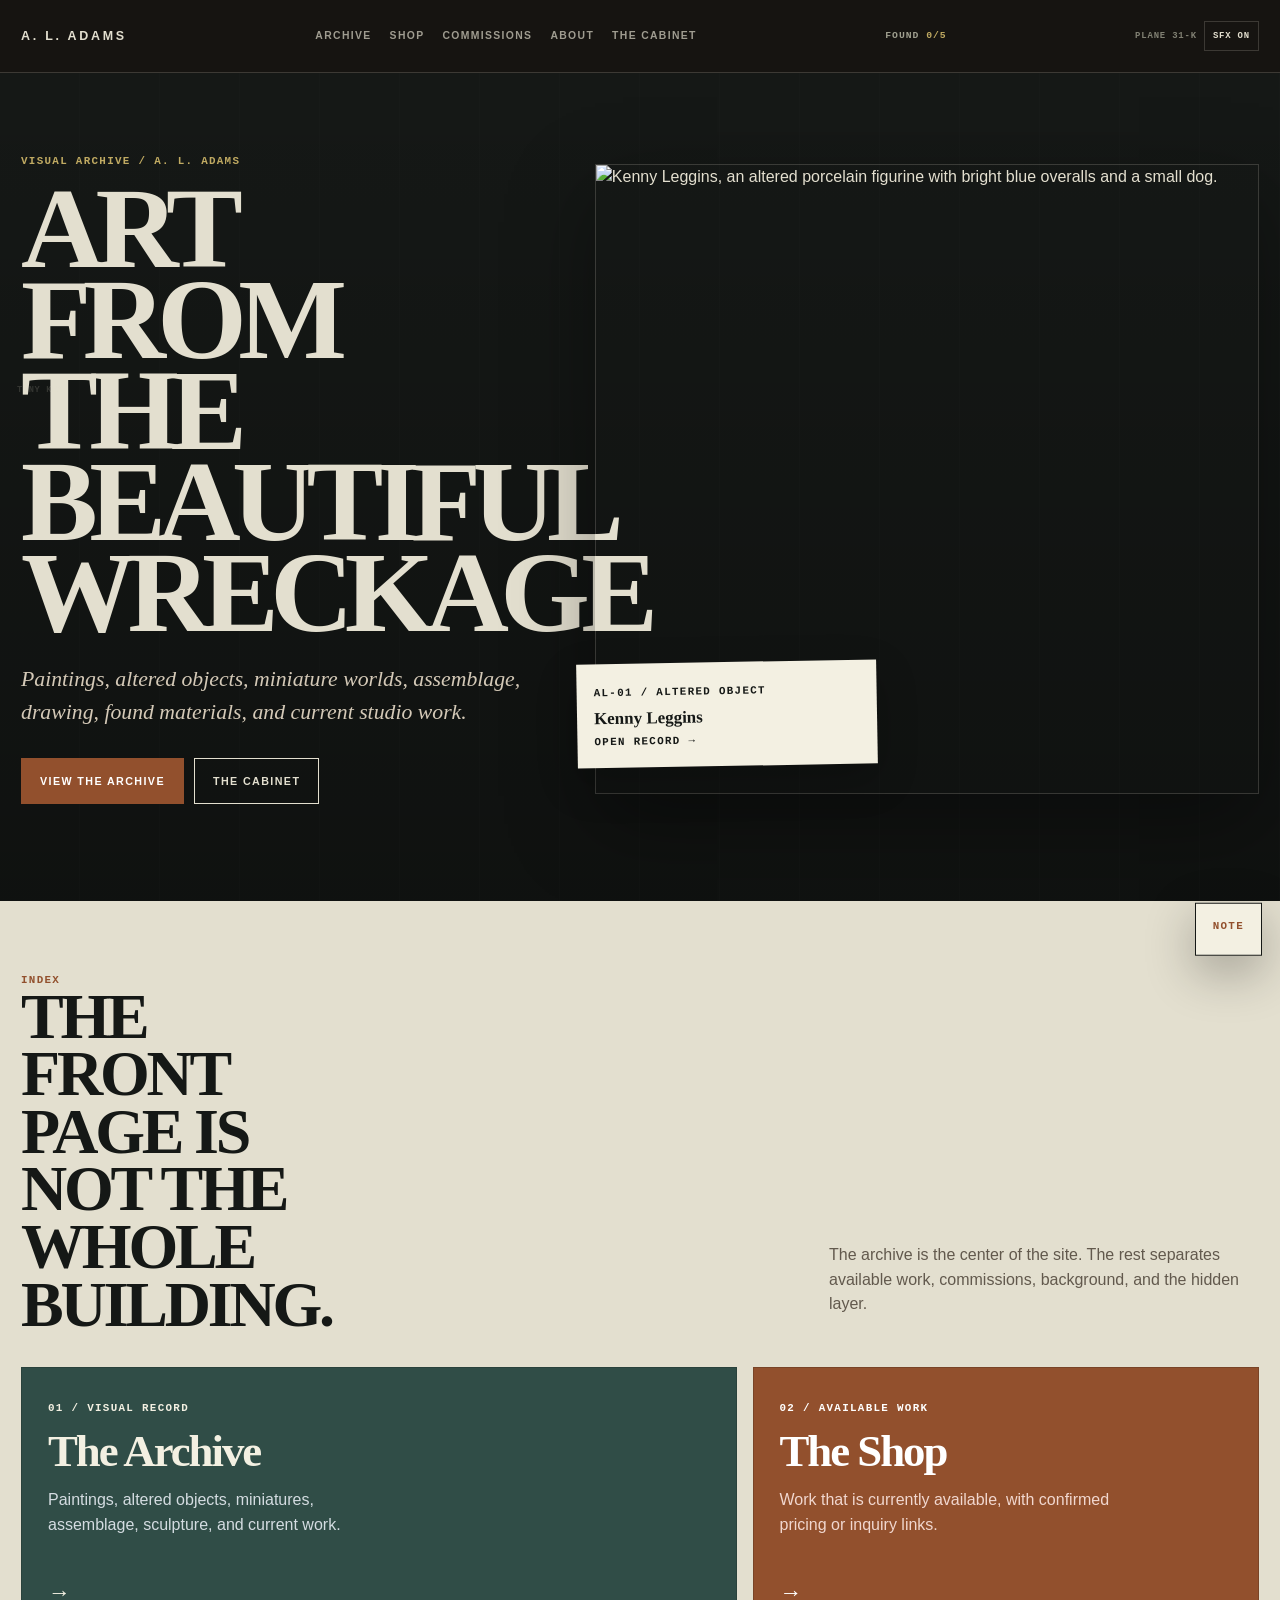
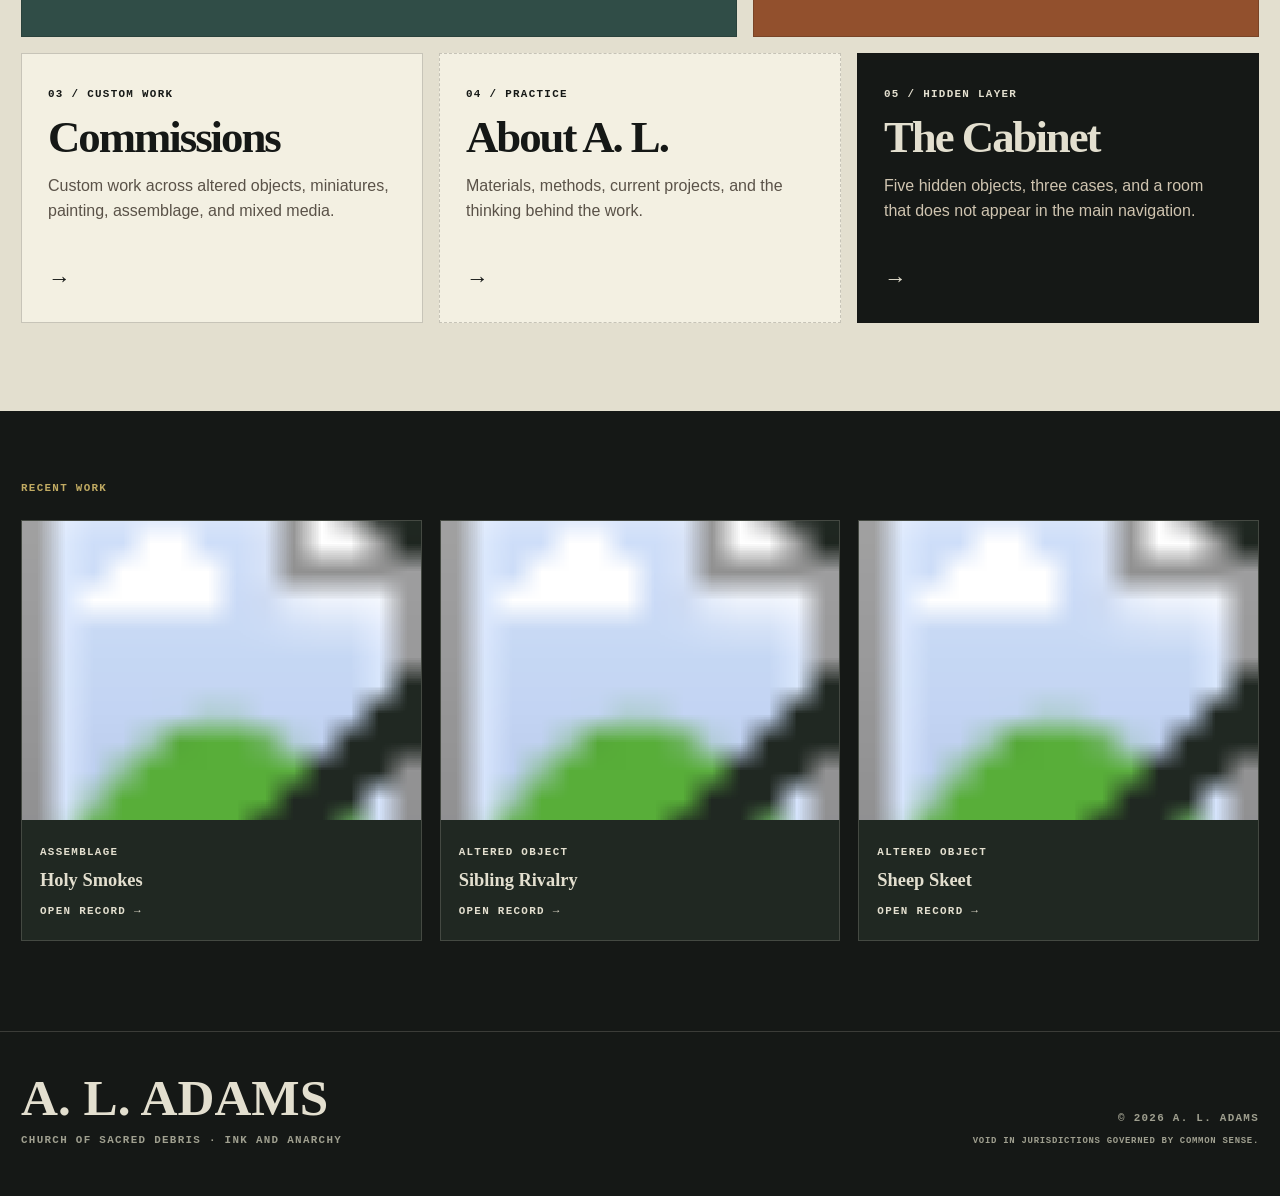
==== index.html @ 67c653ef "Strip wink-heavy homepage copy" ====
<!doctype html>
<html lang="en">
<head>
  <meta charset="utf-8">
  <meta name="viewport" content="width=device-width,initial-scale=1,viewport-fit=cover">
  <meta name="theme-color" content="#171511">
  <title>A. L. Adams | Art from the Beautiful Wreckage</title>
  <meta name="description" content="The visual work of A. L. Adams: paintings, altered objects, miniature worlds, assemblage, found materials, and current studio projects.">
  <link rel="stylesheet" href="styles.css">
</head>
<body data-page="home">
<header class="site-header"><div class="shell header-row"><a class="brand" href="index.html">A. L. ADAMS</a><button class="nav-toggle" type="button" aria-expanded="false">Index</button><nav class="nav" aria-label="Primary"><a data-page="archive" href="archive.html">Archive</a><a data-page="shop" href="shop.html">Shop</a><a data-page="commissions" href="commissions.html">Commissions</a><a data-page="about" href="about.html">About</a><a data-page="cabinet" href="cabinet.html">The Cabinet</a></nav><div class="relic-meter" data-relic-meter>FOUND <strong>0/5</strong></div></div></header>
<main>
  <section class="home">
    <div class="shell home-grid">
      <div class="home-copy">
        <div class="eyebrow">Visual archive / A. L. Adams</div>
        <h1>ART FROM THE BEAUTIFUL WRECKAGE</h1>
        <p>Paintings, altered objects, miniature worlds, assemblage, drawing, found materials, and current studio work.</p>
        <div style="display:flex;gap:10px;flex-wrap:wrap;margin-top:28px"><a class="button primary" href="archive.html">View the archive</a><a class="button" href="cabinet.html">The Cabinet</a></div>
      </div>
      <a class="home-art" href="work.html?id=AL-01" aria-label="Open Kenny Leggins archive record">
        <img src="https://drive.google.com/thumbnail?id=1BqTMHi0u9C1PQLCJZxCul87tMTVpq58T&sz=w2400" alt="Kenny Leggins, an altered porcelain figurine with bright blue overalls and a small dog.">
        <div class="label"><span class="micro">AL-01 / altered object</span><strong>Kenny Leggins</strong><span class="micro">Open record →</span></div>
      </a>
    </div>
  </section>
  <section class="doors">
    <div class="shell">
      <div class="doors-head"><div><div class="eyebrow" style="color:var(--rust)">Index</div><h2>THE FRONT PAGE IS NOT THE WHOLE BUILDING.</h2></div><p style="max-width:430px;color:#62594d">The archive is the center of the site. The rest separates available work, commissions, background, and the hidden layer.</p></div>
      <div class="door-grid">
        <a class="door archive-door" href="archive.html"><div><span class="micro">01 / visual record</span><h3>The Archive</h3><p>Paintings, altered objects, miniatures, assemblage, sculpture, and current work.</p></div><span class="arrow">→</span></a>
        <a class="door shop-door" href="shop.html"><div><span class="micro">02 / available work</span><h3>The Shop</h3><p>Work that is currently available, with confirmed pricing or inquiry links.</p></div><span class="arrow">→</span></a>
        <a class="door commission-door" href="commissions.html"><div><span class="micro">03 / custom work</span><h3>Commissions</h3><p>Custom work across altered objects, miniatures, painting, assemblage, and mixed media.</p></div><span class="arrow">→</span></a>
        <a class="door about-door" href="about.html"><div><span class="micro">04 / practice</span><h3>About A. L.</h3><p>Materials, methods, current projects, and the thinking behind the work.</p></div><span class="arrow">→</span></a>
        <a class="door cabinet-door" href="cabinet.html"><div><span class="micro">05 / hidden layer</span><h3>The Cabinet</h3><p>Five hidden objects, three cases, and a room that does not appear in the main navigation.</p></div><span class="arrow">→</span></a>
      </div>
    </div>
  </section>
  <section class="feature-strip"><div class="shell"><div class="eyebrow">Recent work</div><div class="feature-row" id="featured-art" style="margin-top:24px"></div></div></section>
</main>
<button class="relic" data-relic="key" data-pos="a" type="button">tiny key</button>
<div class="egg-toast" id="egg-toast"><span class="micro">NOTE</span><div id="egg-toast-text"></div></div>
<footer class="site-footer"><div class="shell footer-row"><div><p class="footer-name">A. L. ADAMS</p><div class="micro" style="margin-top:10px;color:var(--muted)">Church of Sacred Debris · Ink and Anarchy</div></div><div class="footer-meta micro">© <span data-year></span> A. L. Adams</div></div></footer>
<script src="site-data.js"></script><script src="site.js" defer></script>
</body></html>
---- styles.css ----
:root{--ink:#171511;--ink2:#242019;--paper:#e8dfcf;--paper2:#f4eddf;--rust:#8d412e;--rust2:#b45d43;--blue:#243e52;--gold:#cbb468;--muted:#a99f8d;--line:rgba(232,223,207,.18);--darkline:rgba(23,21,17,.2);--serif:Georgia,'Times New Roman',serif;--sans:Arial,Helvetica,sans-serif;--mono:'Courier New',Courier,monospace;--max:1320px;--ease:cubic-bezier(.2,.8,.2,1)}
*{box-sizing:border-box}html{scroll-behavior:smooth;background:var(--ink)}body{margin:0;background:var(--ink);color:var(--paper);font-family:var(--sans);line-height:1.55;overflow-x:hidden}img{display:block;max-width:100%}a{color:inherit;text-decoration:none}button,input,textarea,select{font:inherit}button{cursor:pointer}.shell{width:min(var(--max),calc(100% - 42px));margin:auto}.micro,.eyebrow{font:700 .68rem/1.35 var(--mono);letter-spacing:.12em;text-transform:uppercase}.eyebrow{color:var(--gold)}::selection{background:var(--rust);color:#fff}
.site-header{position:sticky;top:0;z-index:80;background:rgba(23,21,17,.94);color:var(--paper);backdrop-filter:blur(12px);border-bottom:1px solid var(--line)}.header-row{min-height:72px;display:flex;align-items:center;justify-content:space-between;gap:24px}.brand{font:700 .78rem/1 var(--sans);letter-spacing:.22em;text-transform:uppercase}.nav{display:flex;gap:18px;align-items:center}.nav a{font:700 .65rem/1 var(--sans);letter-spacing:.13em;text-transform:uppercase;opacity:.67;padding:16px 0}.nav a:hover,.nav a:focus-visible,.nav a.active{opacity:1}.nav-toggle{display:none;background:none;border:1px solid var(--line);color:inherit;padding:10px 12px;text-transform:uppercase;letter-spacing:.12em;font-size:.68rem}.relic-meter{font:700 .61rem/1 var(--mono);letter-spacing:.1em;text-transform:uppercase;color:var(--muted);white-space:nowrap}.relic-meter strong{color:var(--gold)}
.page-hero{padding:86px 0 62px;border-bottom:1px solid var(--darkline);position:relative;overflow:hidden}.page-hero:after{content:"";position:absolute;inset:auto -10vw -70% auto;width:55vw;height:55vw;border:1px solid rgba(141,65,46,.13);border-radius:50%;pointer-events:none}.page-hero h1{font:700 clamp(4rem,9vw,9rem)/.84 var(--serif);letter-spacing:-.065em;margin:16px 0 20px;max-width:10ch}.page-hero p{font:italic clamp(1.1rem,2vw,1.5rem)/1.5 var(--serif);max-width:720px;color:#5e5549}.button{display:inline-flex;align-items:center;justify-content:center;gap:9px;min-height:46px;padding:0 18px;border:1px solid currentColor;background:transparent;color:inherit;font:700 .67rem/1 var(--sans);letter-spacing:.13em;text-transform:uppercase;transition:.18s var(--ease)}.button:hover,.button:focus-visible{transform:translateY(-2px);background:var(--paper2);color:var(--ink)}.button.primary{background:var(--rust);border-color:var(--rust);color:#fff}.button.primary:hover{background:var(--paper2);border-color:var(--paper2);color:var(--ink)}.button.dark{background:var(--ink);color:var(--paper2)}.button.small{min-height:38px;padding:0 13px;font-size:.61rem}.button[aria-disabled=true]{opacity:.45;pointer-events:none}
.home{min-height:calc(100svh - 72px);display:grid;align-items:center;padding:44px 0 60px;position:relative;overflow:hidden}.home:before{content:"";position:absolute;inset:0;background:repeating-linear-gradient(90deg,transparent 0 79px,rgba(255,255,255,.02) 80px),linear-gradient(180deg,transparent,rgba(0,0,0,.28));pointer-events:none}.home-grid{display:grid;grid-template-columns:.88fr 1.12fr;gap:52px;align-items:center;position:relative;z-index:2}.home-copy h1{font:700 clamp(4.4rem,9vw,9.7rem)/.79 var(--serif);letter-spacing:-.075em;margin:14px 0 25px;max-width:8.5ch}.home-copy p{font:italic clamp(1.1rem,1.7vw,1.45rem)/1.55 var(--serif);color:#d4c9b7;max-width:590px}.home-art{position:relative}.home-art img{width:100%;height:min(70svh,780px);object-fit:cover;border:1px solid var(--line);box-shadow:0 30px 80px rgba(0,0,0,.35)}.home-art .label{position:absolute;left:-18px;bottom:28px;background:var(--paper2);color:var(--ink);padding:15px 17px;width:min(300px,70%);transform:rotate(-1deg);box-shadow:0 15px 40px rgba(0,0,0,.22)}.home-art .label strong{display:block;font:700 1.06rem/1.1 var(--serif);margin-top:6px}.doors{background:var(--paper);color:var(--ink);padding:72px 0 88px}.doors-head{display:flex;justify-content:space-between;gap:30px;align-items:end;margin-bottom:34px}.doors-head h2{font:700 clamp(2.8rem,5vw,5.5rem)/.9 var(--serif);letter-spacing:-.05em;margin:0;max-width:10ch}.door-grid{display:grid;grid-template-columns:repeat(12,1fr);gap:16px}.door{position:relative;min-height:270px;border:1px solid var(--darkline);background:var(--paper2);padding:26px;display:flex;flex-direction:column;justify-content:space-between;overflow:hidden;transition:.2s var(--ease)}.door:hover{transform:translateY(-4px);box-shadow:0 18px 38px rgba(23,21,17,.12)}.door h3{font:700 clamp(2rem,3.5vw,3.8rem)/.92 var(--serif);letter-spacing:-.045em;margin:12px 0}.door p{max-width:39ch;color:#5a5248}.door .arrow{font-size:1.4rem}.door.archive-door{grid-column:span 7;background:var(--blue);color:var(--paper2)}.door.archive-door p{color:#d4dce1}.door.shop-door{grid-column:span 5;background:var(--rust);color:#fff}.door.shop-door p{color:#f1d7cf}.door.commission-door{grid-column:span 4}.door.about-door{grid-column:span 4}.door.cabinet-door{grid-column:span 4;background:var(--ink);color:var(--paper)}.door.cabinet-door p{color:#cfc4b0}
.feature-strip{padding:70px 0 90px}.feature-row{display:grid;grid-template-columns:repeat(3,1fr);gap:18px}.feature-card{border:1px solid var(--line);background:var(--ink2);overflow:hidden}.feature-card img{aspect-ratio:4/3;width:100%;object-fit:cover}.feature-card .copy{padding:18px}.feature-card strong{font:700 1.15rem/1.1 var(--serif);display:block;margin:7px 0}
.archive-page,.work-page,.commissions-page,.about-page{background:var(--paper);color:var(--ink)}.shop-page{background:var(--paper2);color:var(--ink)}.archive-page main,.shop-page main,.commissions-page main,.about-page main{padding-bottom:90px}.archive-controls{display:flex;gap:9px;flex-wrap:wrap;margin:28px 0 34px}.filter{border:1px solid var(--darkline);background:transparent;padding:10px 13px;text-transform:uppercase;letter-spacing:.1em;font:700 .62rem/1 var(--sans)}.filter.active,.filter:hover{background:var(--ink);color:var(--paper)}.archive-grid{display:grid;grid-template-columns:repeat(12,1fr);gap:16px}.art-card{grid-column:span 4;background:var(--paper2);border:1px solid var(--darkline);overflow:hidden}.art-card:nth-child(5n+1){grid-column:span 7}.art-card:nth-child(5n+2){grid-column:span 5}.art-card img{width:100%;aspect-ratio:4/3;object-fit:cover;transition:transform .45s var(--ease)}.art-card:hover img{transform:scale(1.015)}.art-card .copy{padding:16px 17px 19px}.art-card strong{font:700 1.3rem/1.05 var(--serif);display:block;margin:7px 0}.art-card .meta{color:#645b4f}.surprise{margin-left:auto}
.work-page main{padding:48px 0 80px;min-height:calc(100svh - 72px)}.work-grid{display:grid;grid-template-columns:1.25fr .75fr;gap:45px;align-items:start}.work-image img{width:100%;max-height:78svh;object-fit:contain;background:#cfc5b3;border:1px solid var(--darkline)}.work-copy{position:sticky;top:105px}.work-copy h1{font:700 clamp(3rem,6vw,6rem)/.88 var(--serif);letter-spacing:-.055em;margin:13px 0 22px}.work-copy .description{font:italic 1.18rem/1.55 var(--serif);color:#5b5247}.work-meta{border-top:1px solid var(--darkline);margin-top:28px;padding-top:17px}.work-nav{display:flex;justify-content:space-between;gap:12px;margin-top:34px}
.shop-intro{display:grid;grid-template-columns:1fr 1fr;gap:34px;padding:38px 0 24px}.shop-note{border:1px solid var(--darkline);padding:18px;background:#fff9}.shop-grid{display:grid;grid-template-columns:repeat(3,1fr);gap:16px;margin-top:28px}.shop-card{border:1px solid var(--darkline);background:#fff;display:flex;flex-direction:column}.shop-card img{aspect-ratio:4/3;width:100%;object-fit:cover}.shop-card .copy{padding:17px;display:flex;flex-direction:column;gap:10px;flex:1}.shop-card strong{font:700 1.25rem/1.08 var(--serif)}.shop-card .actions{display:flex;gap:8px;flex-wrap:wrap;margin-top:auto}.price{font:700 .72rem/1.2 var(--mono);letter-spacing:.08em;text-transform:uppercase;color:var(--rust)}
.commission-types{display:grid;grid-template-columns:repeat(5,1fr);gap:12px;margin:34px 0 45px}.commission-type{border:1px solid var(--darkline);background:var(--paper2);padding:20px;min-height:170px;color:var(--ink);text-align:left}.commission-type:hover{background:#fff}.commission-type h3{font:700 1.4rem/1.05 var(--serif);margin:10px 0}.commission-layout{display:grid;grid-template-columns:.8fr 1.2fr;gap:42px}.commission-rules{font-size:.94rem}.commission-rules ul{padding-left:18px}.inquiry-form{border:1px solid var(--darkline);background:var(--paper2);padding:26px}.form-grid{display:grid;grid-template-columns:1fr 1fr;gap:15px}.field{display:flex;flex-direction:column;gap:7px}.field.full{grid-column:1/-1}.field label{font:700 .63rem/1 var(--mono);letter-spacing:.1em;text-transform:uppercase}.field input,.field select,.field textarea{border:1px solid var(--darkline);background:#fff;padding:12px;color:var(--ink);border-radius:0}.field textarea{min-height:150px;resize:vertical}.form-help{font-size:.8rem;color:#665d50;margin-top:12px}
.about-grid{display:grid;grid-template-columns:.7fr 1.3fr;gap:52px;padding-top:48px}.about-quote{font:italic clamp(2rem,4vw,4.1rem)/1.05 var(--serif);letter-spacing:-.03em;color:var(--rust)}.about-copy p{font:400 1.08rem/1.75 var(--sans);max-width:720px}.territories{display:grid;grid-template-columns:1fr 1fr;gap:15px;margin-top:35px}.territory{border:1px solid var(--darkline);padding:25px;background:var(--paper2)}.territory h3{font:700 2rem/1 var(--serif);margin:8px 0 14px}.quote-stack{margin-top:36px;border-top:1px solid var(--darkline)}.quote-stack blockquote{margin:0;padding:22px 0;border-bottom:1px solid var(--darkline);font:italic 1.25rem/1.45 var(--serif)}
.cabinet-page{background:var(--blue);color:var(--paper2)}.cabinet-page main{padding-bottom:90px}.cabinet-shell{padding-top:48px}.cabinet-box{display:grid;grid-template-columns:.85fr 1.15fr;gap:34px;margin-top:34px}.relic-board,.drawer-game{border:1px solid rgba(255,255,255,.2);background:rgba(0,0,0,.14);padding:24px}.relic-list{display:grid;grid-template-columns:repeat(5,1fr);gap:9px;margin-top:18px}.relic-slot{border:1px solid rgba(255,255,255,.18);padding:18px 10px;text-align:center;min-height:92px;display:grid;place-items:center;font:700 .63rem/1.3 var(--mono);letter-spacing:.08em;text-transform:uppercase}.relic-slot.found{background:var(--gold);color:var(--ink)}.drawers{display:grid;grid-template-columns:repeat(3,1fr);gap:12px;margin:18px 0}.drawer{min-height:120px;border:1px solid rgba(255,255,255,.25);background:rgba(0,0,0,.18);color:inherit;font:700 1rem/1 var(--serif)}.drawer:hover{background:rgba(255,255,255,.08)}.game-message{min-height:60px;font:italic 1.1rem/1.4 var(--serif)}.secret-room{margin-top:25px;padding:26px;border:1px solid var(--gold);display:none}.secret-room.unlocked{display:block;background:rgba(203,180,104,.1)}
.relic{position:fixed;z-index:45;border:0;background:transparent;color:inherit;font:700 .54rem/1 var(--mono);letter-spacing:.08em;text-transform:uppercase;opacity:.16;padding:8px;transition:.2s}.relic:hover,.relic:focus-visible{opacity:1;background:var(--gold);color:var(--ink)}.relic[data-pos=a]{left:9px;top:42%}.relic[data-pos=b]{right:7px;top:67%}.relic[data-pos=c]{left:22%;bottom:8px}.relic.collected{opacity:.05;pointer-events:none}.egg-toast{position:fixed;z-index:100;max-width:360px;right:18px;bottom:18px;background:var(--paper2);color:var(--ink);border:1px solid var(--ink);padding:15px 17px;box-shadow:0 16px 50px rgba(0,0,0,.3);transform:translateY(140%);transition:transform .35s var(--ease)}.egg-toast.show{transform:translateY(0)}.egg-toast .micro{color:var(--rust);display:block;margin-bottom:6px}
.site-footer{padding:40px 0 48px;border-top:1px solid var(--line);background:var(--ink);color:var(--paper)}.footer-row{display:flex;justify-content:space-between;gap:35px;align-items:end}.footer-name{font:700 clamp(1.8rem,4vw,4rem)/1 var(--serif);margin:0}.footer-meta{text-align:right;color:var(--muted)}
.error-page{min-height:calc(100svh - 72px);display:grid;place-items:center;text-align:center;padding:45px}.error-page h1{font:700 clamp(5rem,16vw,13rem)/.8 var(--serif);margin:0;color:var(--rust2)}.error-page p{font:italic 1.4rem/1.4 var(--serif)}
@media(max-width:900px){.nav-toggle{display:block}.nav{position:absolute;left:0;right:0;top:72px;background:var(--ink);border-bottom:1px solid var(--line);padding:12px 22px 20px;display:none;flex-direction:column;align-items:flex-start}.nav.open{display:flex}.relic-meter{display:none}.home-grid,.work-grid,.commission-layout,.about-grid,.cabinet-box,.shop-intro{grid-template-columns:1fr}.home-art img{height:54svh}.door.archive-door,.door.shop-door,.door.commission-door,.door.about-door,.door.cabinet-door{grid-column:span 12}.feature-row,.shop-grid{grid-template-columns:1fr 1fr}.archive-grid .art-card,.art-card:nth-child(5n+1),.art-card:nth-child(5n+2){grid-column:span 6}.commission-types{grid-template-columns:1fr 1fr}.work-copy{position:static}.territories{grid-template-columns:1fr}.relic-list{grid-template-columns:repeat(5,1fr)}}
@media(max-width:620px){.shell{width:min(100% - 26px,var(--max))}.home{padding-top:30px}.home-copy h1{font-size:clamp(3.8rem,20vw,6.5rem)}.home-art .label{left:8px;bottom:10px}.doors-head{align-items:start;flex-direction:column}.feature-row,.shop-grid{grid-template-columns:1fr}.archive-grid .art-card,.art-card:nth-child(5n+1),.art-card:nth-child(5n+2){grid-column:span 12}.commission-types{grid-template-columns:1fr}.form-grid{grid-template-columns:1fr}.field.full{grid-column:auto}.drawers{grid-template-columns:1fr}.footer-row{align-items:start;flex-direction:column}.footer-meta{text-align:left}.relic-list{grid-template-columns:1fr 1fr}.page-hero{padding-top:60px}.page-hero h1{font-size:clamp(3.6rem,18vw,6.2rem)}}
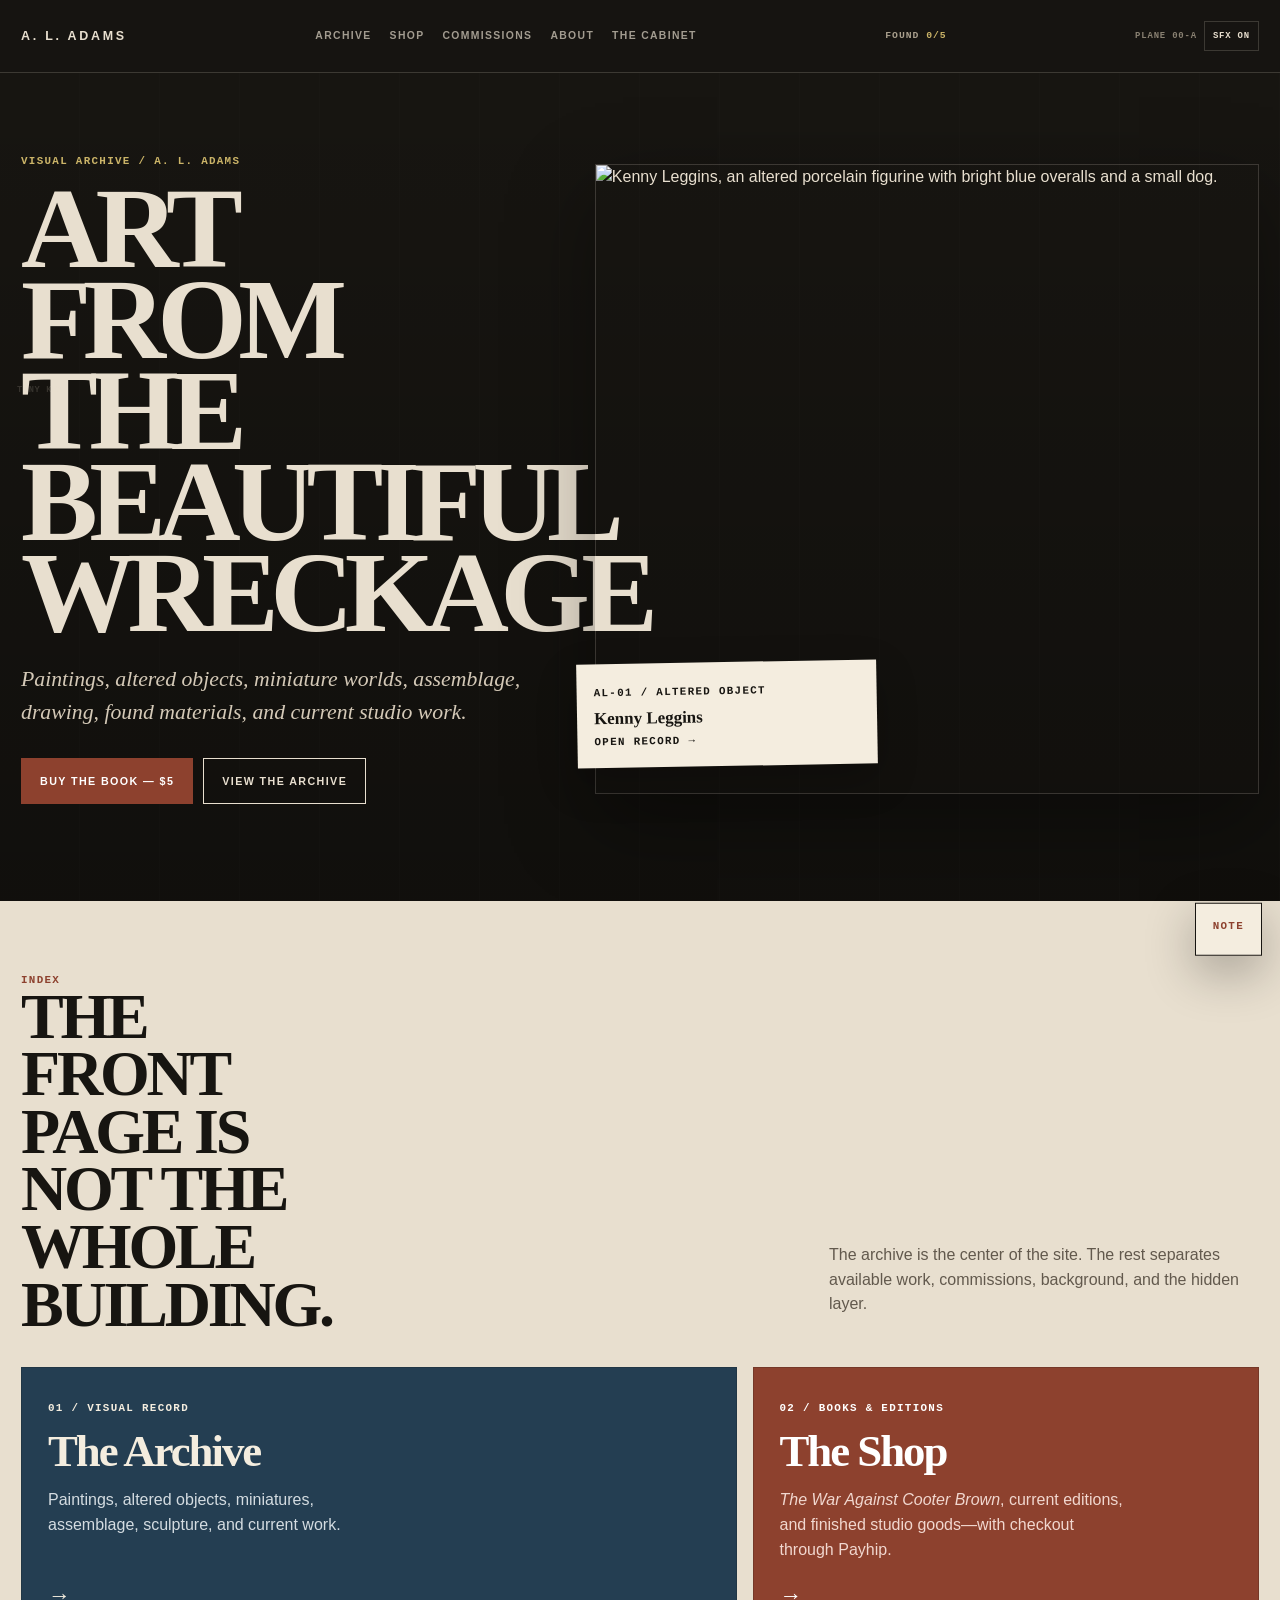
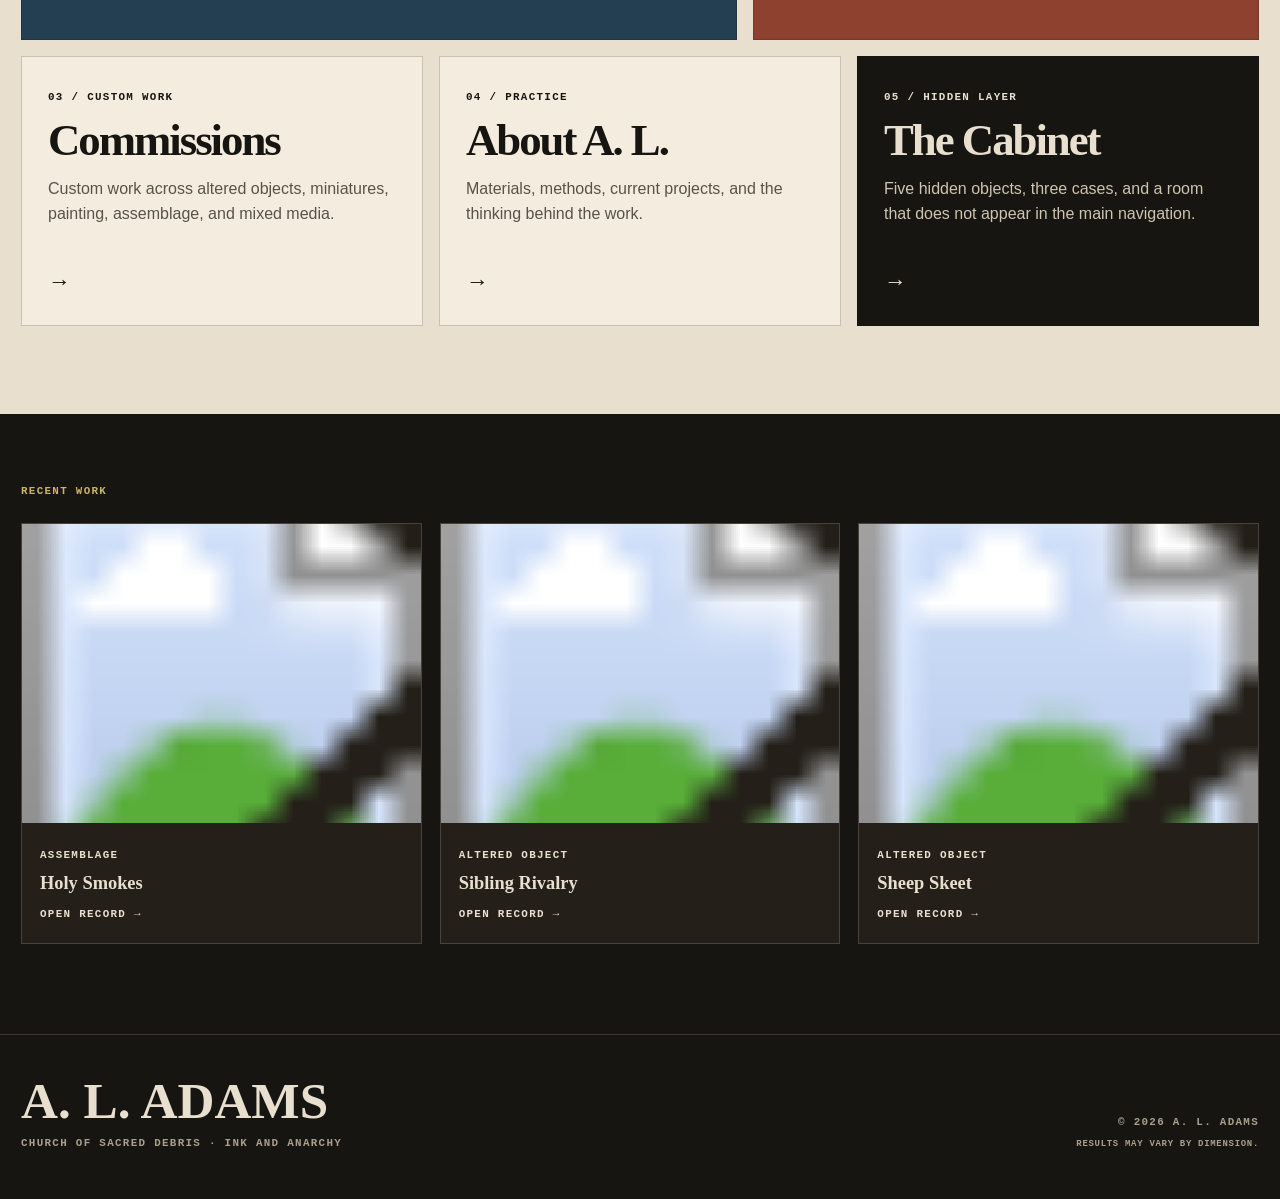
==== commit caafdfe9: "Update index.html for storefront launch" ====
--- a/index.html
+++ b/index.html
@@ -17,7 +17,7 @@
         <div class="eyebrow">Visual archive / A. L. Adams</div>
         <h1>ART FROM THE BEAUTIFUL WRECKAGE</h1>
         <p>Paintings, altered objects, miniature worlds, assemblage, drawing, found materials, and current studio work.</p>
-        <div style="display:flex;gap:10px;flex-wrap:wrap;margin-top:28px"><a class="button primary" href="archive.html">View the archive</a><a class="button" href="cabinet.html">The Cabinet</a></div>
+        <div style="display:flex;gap:10px;flex-wrap:wrap;margin-top:28px"><a class="button primary" href="https://payhip.com/b/jt179" target="_blank" rel="noopener">Buy the book — $5</a><a class="button" href="archive.html">View the archive</a></div>
       </div>
       <a class="home-art" href="work.html?id=AL-01" aria-label="Open Kenny Leggins archive record">
         <img src="https://drive.google.com/thumbnail?id=1BqTMHi0u9C1PQLCJZxCul87tMTVpq58T&sz=w2400" alt="Kenny Leggins, an altered porcelain figurine with bright blue overalls and a small dog.">
@@ -30,7 +30,7 @@
       <div class="doors-head"><div><div class="eyebrow" style="color:var(--rust)">Index</div><h2>THE FRONT PAGE IS NOT THE WHOLE BUILDING.</h2></div><p style="max-width:430px;color:#62594d">The archive is the center of the site. The rest separates available work, commissions, background, and the hidden layer.</p></div>
       <div class="door-grid">
         <a class="door archive-door" href="archive.html"><div><span class="micro">01 / visual record</span><h3>The Archive</h3><p>Paintings, altered objects, miniatures, assemblage, sculpture, and current work.</p></div><span class="arrow">→</span></a>
-        <a class="door shop-door" href="shop.html"><div><span class="micro">02 / available work</span><h3>The Shop</h3><p>Work that is currently available, with confirmed pricing or inquiry links.</p></div><span class="arrow">→</span></a>
+        <a class="door shop-door" href="shop.html"><div><span class="micro">02 / books & editions</span><h3>The Shop</h3><p><em>The War Against Cooter Brown</em>, current editions, and finished studio goods—with checkout through Payhip.</p></div><span class="arrow">→</span></a>
         <a class="door commission-door" href="commissions.html"><div><span class="micro">03 / custom work</span><h3>Commissions</h3><p>Custom work across altered objects, miniatures, painting, assemblage, and mixed media.</p></div><span class="arrow">→</span></a>
         <a class="door about-door" href="about.html"><div><span class="micro">04 / practice</span><h3>About A. L.</h3><p>Materials, methods, current projects, and the thinking behind the work.</p></div><span class="arrow">→</span></a>
         <a class="door cabinet-door" href="cabinet.html"><div><span class="micro">05 / hidden layer</span><h3>The Cabinet</h3><p>Five hidden objects, three cases, and a room that does not appear in the main navigation.</p></div><span class="arrow">→</span></a>
@@ -43,4 +43,4 @@
 <div class="egg-toast" id="egg-toast"><span class="micro">NOTE</span><div id="egg-toast-text"></div></div>
 <footer class="site-footer"><div class="shell footer-row"><div><p class="footer-name">A. L. ADAMS</p><div class="micro" style="margin-top:10px;color:var(--muted)">Church of Sacred Debris · Ink and Anarchy</div></div><div class="footer-meta micro">© <span data-year></span> A. L. Adams</div></div></footer>
 <script src="site-data.js"></script><script src="site.js" defer></script>
-</body></html>+</body></html>
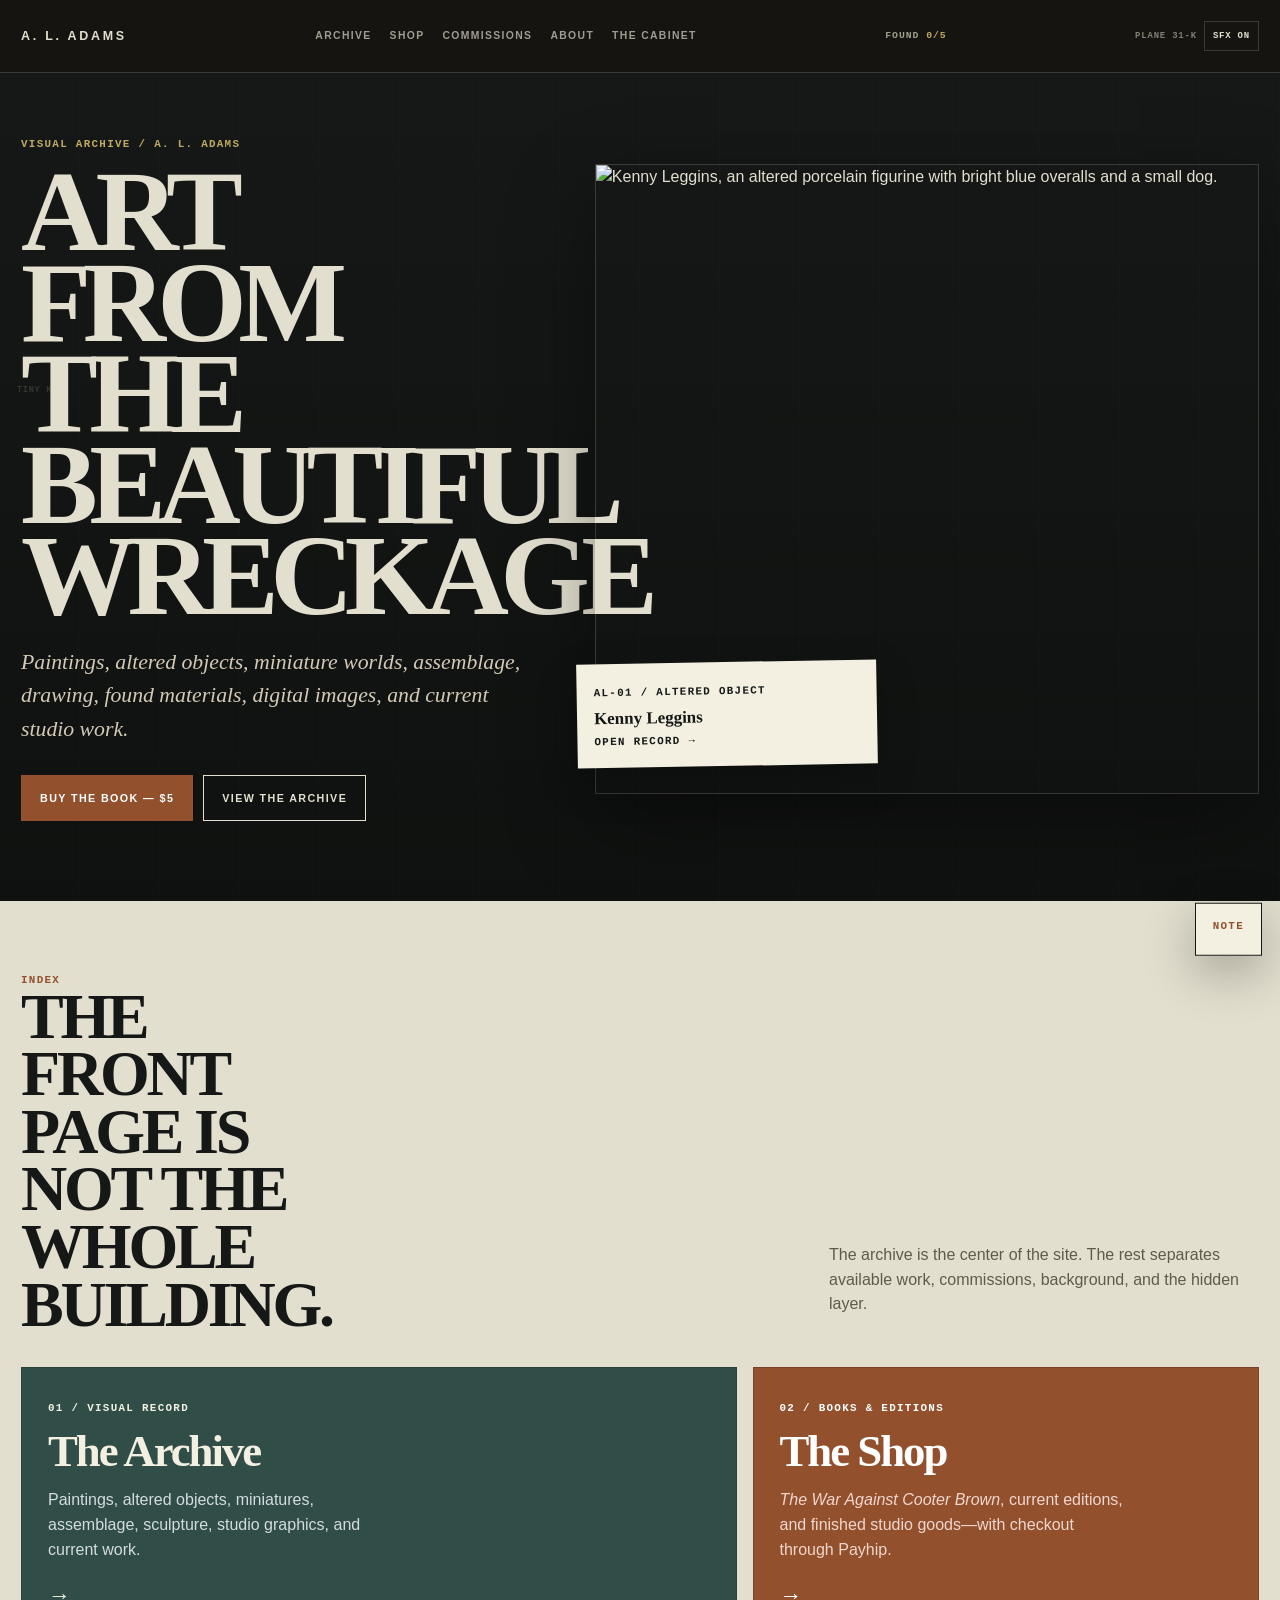
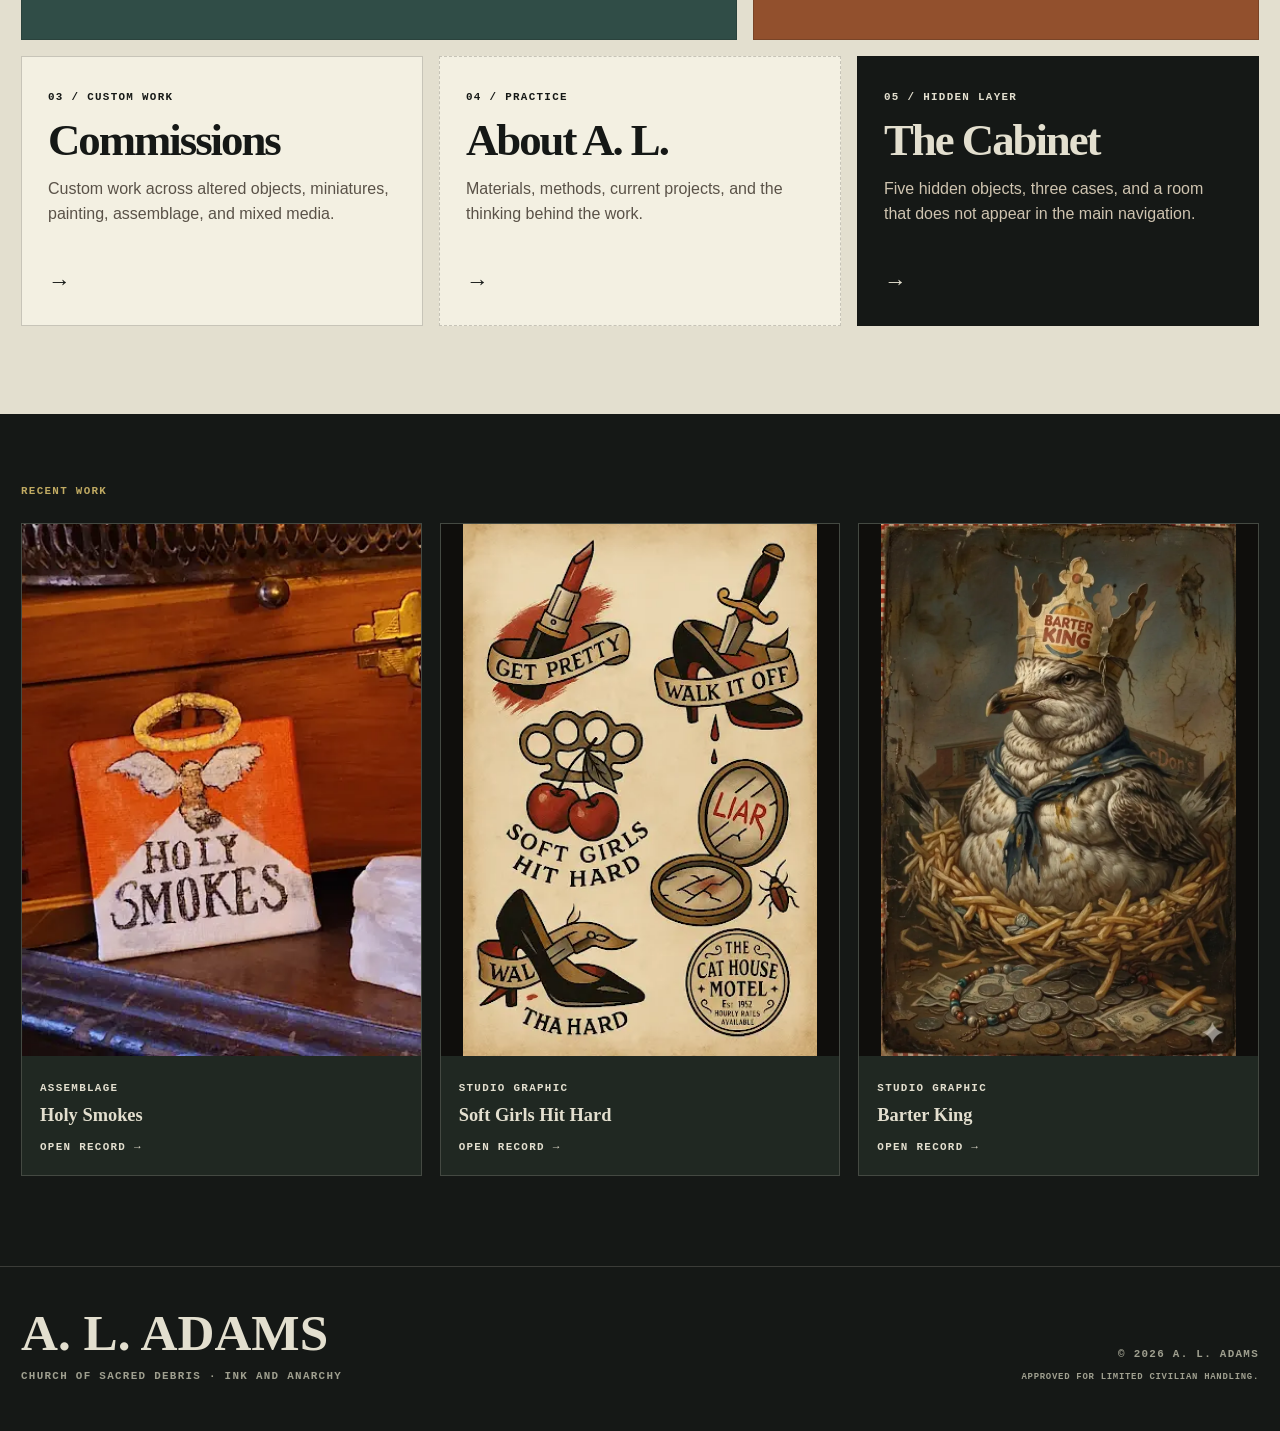
==== commit 48f79c35: "Integrate Studio graphics into the visual archive" ====
--- a/index.html
+++ b/index.html
@@ -5,7 +5,7 @@
   <meta name="viewport" content="width=device-width,initial-scale=1,viewport-fit=cover">
   <meta name="theme-color" content="#171511">
   <title>A. L. Adams | Art from the Beautiful Wreckage</title>
-  <meta name="description" content="The visual work of A. L. Adams: paintings, altered objects, miniature worlds, assemblage, found materials, and current studio projects.">
+  <meta name="description" content="The visual work of A. L. Adams: paintings, altered objects, miniature worlds, assemblage, found materials, digital images, and current studio projects.">
   <link rel="stylesheet" href="styles.css">
 </head>
 <body data-page="home">
@@ -16,7 +16,7 @@
       <div class="home-copy">
         <div class="eyebrow">Visual archive / A. L. Adams</div>
         <h1>ART FROM THE BEAUTIFUL WRECKAGE</h1>
-        <p>Paintings, altered objects, miniature worlds, assemblage, drawing, found materials, and current studio work.</p>
+        <p>Paintings, altered objects, miniature worlds, assemblage, drawing, found materials, digital images, and current studio work.</p>
         <div style="display:flex;gap:10px;flex-wrap:wrap;margin-top:28px"><a class="button primary" href="https://payhip.com/b/jt179" target="_blank" rel="noopener">Buy the book — $5</a><a class="button" href="archive.html">View the archive</a></div>
       </div>
       <a class="home-art" href="work.html?id=AL-01" aria-label="Open Kenny Leggins archive record">
@@ -29,7 +29,7 @@
     <div class="shell">
       <div class="doors-head"><div><div class="eyebrow" style="color:var(--rust)">Index</div><h2>THE FRONT PAGE IS NOT THE WHOLE BUILDING.</h2></div><p style="max-width:430px;color:#62594d">The archive is the center of the site. The rest separates available work, commissions, background, and the hidden layer.</p></div>
       <div class="door-grid">
-        <a class="door archive-door" href="archive.html"><div><span class="micro">01 / visual record</span><h3>The Archive</h3><p>Paintings, altered objects, miniatures, assemblage, sculpture, and current work.</p></div><span class="arrow">→</span></a>
+        <a class="door archive-door" href="archive.html"><div><span class="micro">01 / visual record</span><h3>The Archive</h3><p>Paintings, altered objects, miniatures, assemblage, sculpture, studio graphics, and current work.</p></div><span class="arrow">→</span></a>
         <a class="door shop-door" href="shop.html"><div><span class="micro">02 / books & editions</span><h3>The Shop</h3><p><em>The War Against Cooter Brown</em>, current editions, and finished studio goods—with checkout through Payhip.</p></div><span class="arrow">→</span></a>
         <a class="door commission-door" href="commissions.html"><div><span class="micro">03 / custom work</span><h3>Commissions</h3><p>Custom work across altered objects, miniatures, painting, assemblage, and mixed media.</p></div><span class="arrow">→</span></a>
         <a class="door about-door" href="about.html"><div><span class="micro">04 / practice</span><h3>About A. L.</h3><p>Materials, methods, current projects, and the thinking behind the work.</p></div><span class="arrow">→</span></a>
--- a/styles.css
+++ b/styles.css
@@ -3,15 +3,18 @@
 .site-header{position:sticky;top:0;z-index:80;background:rgba(23,21,17,.94);color:var(--paper);backdrop-filter:blur(12px);border-bottom:1px solid var(--line)}.header-row{min-height:72px;display:flex;align-items:center;justify-content:space-between;gap:24px}.brand{font:700 .78rem/1 var(--sans);letter-spacing:.22em;text-transform:uppercase}.nav{display:flex;gap:18px;align-items:center}.nav a{font:700 .65rem/1 var(--sans);letter-spacing:.13em;text-transform:uppercase;opacity:.67;padding:16px 0}.nav a:hover,.nav a:focus-visible,.nav a.active{opacity:1}.nav-toggle{display:none;background:none;border:1px solid var(--line);color:inherit;padding:10px 12px;text-transform:uppercase;letter-spacing:.12em;font-size:.68rem}.relic-meter{font:700 .61rem/1 var(--mono);letter-spacing:.1em;text-transform:uppercase;color:var(--muted);white-space:nowrap}.relic-meter strong{color:var(--gold)}
 .page-hero{padding:86px 0 62px;border-bottom:1px solid var(--darkline);position:relative;overflow:hidden}.page-hero:after{content:"";position:absolute;inset:auto -10vw -70% auto;width:55vw;height:55vw;border:1px solid rgba(141,65,46,.13);border-radius:50%;pointer-events:none}.page-hero h1{font:700 clamp(4rem,9vw,9rem)/.84 var(--serif);letter-spacing:-.065em;margin:16px 0 20px;max-width:10ch}.page-hero p{font:italic clamp(1.1rem,2vw,1.5rem)/1.5 var(--serif);max-width:720px;color:#5e5549}.button{display:inline-flex;align-items:center;justify-content:center;gap:9px;min-height:46px;padding:0 18px;border:1px solid currentColor;background:transparent;color:inherit;font:700 .67rem/1 var(--sans);letter-spacing:.13em;text-transform:uppercase;transition:.18s var(--ease)}.button:hover,.button:focus-visible{transform:translateY(-2px);background:var(--paper2);color:var(--ink)}.button.primary{background:var(--rust);border-color:var(--rust);color:#fff}.button.primary:hover{background:var(--paper2);border-color:var(--paper2);color:var(--ink)}.button.dark{background:var(--ink);color:var(--paper2)}.button.small{min-height:38px;padding:0 13px;font-size:.61rem}.button[aria-disabled=true]{opacity:.45;pointer-events:none}
 .home{min-height:calc(100svh - 72px);display:grid;align-items:center;padding:44px 0 60px;position:relative;overflow:hidden}.home:before{content:"";position:absolute;inset:0;background:repeating-linear-gradient(90deg,transparent 0 79px,rgba(255,255,255,.02) 80px),linear-gradient(180deg,transparent,rgba(0,0,0,.28));pointer-events:none}.home-grid{display:grid;grid-template-columns:.88fr 1.12fr;gap:52px;align-items:center;position:relative;z-index:2}.home-copy h1{font:700 clamp(4.4rem,9vw,9.7rem)/.79 var(--serif);letter-spacing:-.075em;margin:14px 0 25px;max-width:8.5ch}.home-copy p{font:italic clamp(1.1rem,1.7vw,1.45rem)/1.55 var(--serif);color:#d4c9b7;max-width:590px}.home-art{position:relative}.home-art img{width:100%;height:min(70svh,780px);object-fit:cover;border:1px solid var(--line);box-shadow:0 30px 80px rgba(0,0,0,.35)}.home-art .label{position:absolute;left:-18px;bottom:28px;background:var(--paper2);color:var(--ink);padding:15px 17px;width:min(300px,70%);transform:rotate(-1deg);box-shadow:0 15px 40px rgba(0,0,0,.22)}.home-art .label strong{display:block;font:700 1.06rem/1.1 var(--serif);margin-top:6px}.doors{background:var(--paper);color:var(--ink);padding:72px 0 88px}.doors-head{display:flex;justify-content:space-between;gap:30px;align-items:end;margin-bottom:34px}.doors-head h2{font:700 clamp(2.8rem,5vw,5.5rem)/.9 var(--serif);letter-spacing:-.05em;margin:0;max-width:10ch}.door-grid{display:grid;grid-template-columns:repeat(12,1fr);gap:16px}.door{position:relative;min-height:270px;border:1px solid var(--darkline);background:var(--paper2);padding:26px;display:flex;flex-direction:column;justify-content:space-between;overflow:hidden;transition:.2s var(--ease)}.door:hover{transform:translateY(-4px);box-shadow:0 18px 38px rgba(23,21,17,.12)}.door h3{font:700 clamp(2rem,3.5vw,3.8rem)/.92 var(--serif);letter-spacing:-.045em;margin:12px 0}.door p{max-width:39ch;color:#5a5248}.door .arrow{font-size:1.4rem}.door.archive-door{grid-column:span 7;background:var(--blue);color:var(--paper2)}.door.archive-door p{color:#d4dce1}.door.shop-door{grid-column:span 5;background:var(--rust);color:#fff}.door.shop-door p{color:#f1d7cf}.door.commission-door{grid-column:span 4}.door.about-door{grid-column:span 4}.door.cabinet-door{grid-column:span 4;background:var(--ink);color:var(--paper)}.door.cabinet-door p{color:#cfc4b0}
-.feature-strip{padding:70px 0 90px}.feature-row{display:grid;grid-template-columns:repeat(3,1fr);gap:18px}.feature-card{border:1px solid var(--line);background:var(--ink2);overflow:hidden}.feature-card img{aspect-ratio:4/3;width:100%;object-fit:cover}.feature-card .copy{padding:18px}.feature-card strong{font:700 1.15rem/1.1 var(--serif);display:block;margin:7px 0}
-.archive-page,.work-page,.commissions-page,.about-page{background:var(--paper);color:var(--ink)}.shop-page{background:var(--paper2);color:var(--ink)}.archive-page main,.shop-page main,.commissions-page main,.about-page main{padding-bottom:90px}.archive-controls{display:flex;gap:9px;flex-wrap:wrap;margin:28px 0 34px}.filter{border:1px solid var(--darkline);background:transparent;padding:10px 13px;text-transform:uppercase;letter-spacing:.1em;font:700 .62rem/1 var(--sans)}.filter.active,.filter:hover{background:var(--ink);color:var(--paper)}.archive-grid{display:grid;grid-template-columns:repeat(12,1fr);gap:16px}.art-card{grid-column:span 4;background:var(--paper2);border:1px solid var(--darkline);overflow:hidden}.art-card:nth-child(5n+1){grid-column:span 7}.art-card:nth-child(5n+2){grid-column:span 5}.art-card img{width:100%;aspect-ratio:4/3;object-fit:cover;transition:transform .45s var(--ease)}.art-card:hover img{transform:scale(1.015)}.art-card .copy{padding:16px 17px 19px}.art-card strong{font:700 1.3rem/1.05 var(--serif);display:block;margin:7px 0}.art-card .meta{color:#645b4f}.surprise{margin-left:auto}
+.feature-strip{padding:70px 0 90px}.feature-row{display:grid;grid-template-columns:repeat(3,1fr);gap:18px}.feature-card{border:1px solid var(--line);background:var(--ink2);overflow:hidden}.feature-card img{aspect-ratio:4/3;width:100%;object-fit:cover}.feature-card.orientation-portrait img{aspect-ratio:3/4;object-fit:contain;background:#0f0e0c}.feature-card.orientation-square img{aspect-ratio:1;object-fit:contain;background:#0f0e0c}.feature-card .copy{padding:18px}.feature-card strong{font:700 1.15rem/1.1 var(--serif);display:block;margin:7px 0}
+.archive-page,.work-page,.commissions-page,.about-page{background:var(--paper);color:var(--ink)}.shop-page{background:var(--paper2);color:var(--ink)}.archive-page main,.shop-page main,.commissions-page main,.about-page main{padding-bottom:90px}.archive-controls{display:flex;gap:9px;flex-wrap:wrap;margin:28px 0 34px}.filter{border:1px solid var(--darkline);background:transparent;padding:10px 13px;text-transform:uppercase;letter-spacing:.1em;font:700 .62rem/1 var(--sans)}.filter.active,.filter:hover{background:var(--ink);color:var(--paper)}.archive-grid{display:grid;grid-template-columns:repeat(12,1fr);gap:16px}.art-card{grid-column:span 4;background:var(--paper2);border:1px solid var(--darkline);overflow:hidden}.art-card:nth-child(5n+1){grid-column:span 7}.art-card:nth-child(5n+2){grid-column:span 5}.art-card img{width:100%;aspect-ratio:4/3;object-fit:cover;transition:transform .45s var(--ease)}.art-card.orientation-portrait img{aspect-ratio:3/4;object-fit:contain;background:var(--ink2)}.art-card.orientation-square img{aspect-ratio:1;object-fit:contain;background:var(--ink2)}.art-card:hover img{transform:scale(1.015)}.art-card .copy{padding:16px 17px 19px}.art-card strong{font:700 1.3rem/1.05 var(--serif);display:block;margin:7px 0}.art-card .meta{color:#645b4f}.surprise{margin-left:auto}
 .work-page main{padding:48px 0 80px;min-height:calc(100svh - 72px)}.work-grid{display:grid;grid-template-columns:1.25fr .75fr;gap:45px;align-items:start}.work-image img{width:100%;max-height:78svh;object-fit:contain;background:#cfc5b3;border:1px solid var(--darkline)}.work-copy{position:sticky;top:105px}.work-copy h1{font:700 clamp(3rem,6vw,6rem)/.88 var(--serif);letter-spacing:-.055em;margin:13px 0 22px}.work-copy .description{font:italic 1.18rem/1.55 var(--serif);color:#5b5247}.work-meta{border-top:1px solid var(--darkline);margin-top:28px;padding-top:17px}.work-nav{display:flex;justify-content:space-between;gap:12px;margin-top:34px}
 .shop-intro{display:grid;grid-template-columns:1fr 1fr;gap:34px;padding:38px 0 24px}.shop-note{border:1px solid var(--darkline);padding:18px;background:#fff9}.shop-grid{display:grid;grid-template-columns:repeat(3,1fr);gap:16px;margin-top:28px}.shop-card{border:1px solid var(--darkline);background:#fff;display:flex;flex-direction:column}.shop-card img{aspect-ratio:4/3;width:100%;object-fit:cover}.shop-card .copy{padding:17px;display:flex;flex-direction:column;gap:10px;flex:1}.shop-card strong{font:700 1.25rem/1.08 var(--serif)}.shop-card .actions{display:flex;gap:8px;flex-wrap:wrap;margin-top:auto}.price{font:700 .72rem/1.2 var(--mono);letter-spacing:.08em;text-transform:uppercase;color:var(--rust)}
+.shop-hero{padding-bottom:48px}.book-feature{display:grid;grid-template-columns:minmax(280px,.72fr) minmax(0,1.28fr);gap:clamp(34px,6vw,88px);align-items:center;padding-top:64px;padding-bottom:76px}.book-cover{position:relative;display:block;max-width:520px;justify-self:center;transform:rotate(-.65deg);transition:.2s var(--ease)}.book-cover:hover{transform:rotate(0) translateY(-4px)}.book-cover img{width:100%;aspect-ratio:5/8;object-fit:cover;border:1px solid var(--darkline);box-shadow:0 26px 60px rgba(23,21,17,.25)}.book-stamp{position:absolute;right:-14px;bottom:24px;background:var(--gold);color:var(--ink);border:1px solid var(--ink);padding:12px 15px;font:700 .62rem/1 var(--mono);letter-spacing:.09em;text-transform:uppercase;transform:rotate(2deg)}.book-copy h2{font:700 clamp(3.2rem,6.7vw,7.4rem)/.83 var(--serif);letter-spacing:-.06em;margin:14px 0 26px;max-width:10ch}.book-copy>p{max-width:680px}.book-hook{font:italic clamp(1.3rem,2.2vw,1.8rem)/1.4 var(--serif);color:var(--rust)}.book-purchase{border-top:1px solid var(--darkline);border-bottom:1px solid var(--darkline);padding:22px 0;margin-top:28px;display:flex;align-items:center;justify-content:space-between;gap:24px}.book-price{font:700 clamp(2.4rem,4vw,4.2rem)/1 var(--serif);margin-top:6px}.book-actions{display:flex;gap:9px;flex-wrap:wrap;justify-content:flex-end}.delivery-note{font:.72rem/1.5 var(--mono);letter-spacing:.03em;color:#665d50}.shop-secondary{background:var(--ink);color:var(--paper2);padding:72px 0 84px}.shop-secondary-grid{display:grid;grid-template-columns:1.2fr .8fr;gap:clamp(28px,6vw,80px);align-items:start}.shop-secondary h2{font:700 clamp(2.8rem,5vw,5.4rem)/.9 var(--serif);letter-spacing:-.05em;margin:12px 0 22px;max-width:12ch}.shop-secondary p{max-width:650px;color:#d0c4b2}.shop-note-dark{background:var(--ink2);border-color:var(--line);padding:28px}.shop-note-dark h3{font:700 2.6rem/1 var(--serif);margin:12px 0}.shop-note-dark p{color:#d0c4b2}
 .commission-types{display:grid;grid-template-columns:repeat(5,1fr);gap:12px;margin:34px 0 45px}.commission-type{border:1px solid var(--darkline);background:var(--paper2);padding:20px;min-height:170px;color:var(--ink);text-align:left}.commission-type:hover{background:#fff}.commission-type h3{font:700 1.4rem/1.05 var(--serif);margin:10px 0}.commission-layout{display:grid;grid-template-columns:.8fr 1.2fr;gap:42px}.commission-rules{font-size:.94rem}.commission-rules ul{padding-left:18px}.inquiry-form{border:1px solid var(--darkline);background:var(--paper2);padding:26px}.form-grid{display:grid;grid-template-columns:1fr 1fr;gap:15px}.field{display:flex;flex-direction:column;gap:7px}.field.full{grid-column:1/-1}.field label{font:700 .63rem/1 var(--mono);letter-spacing:.1em;text-transform:uppercase}.field input,.field select,.field textarea{border:1px solid var(--darkline);background:#fff;padding:12px;color:var(--ink);border-radius:0}.field textarea{min-height:150px;resize:vertical}.form-help{font-size:.8rem;color:#665d50;margin-top:12px}
 .about-grid{display:grid;grid-template-columns:.7fr 1.3fr;gap:52px;padding-top:48px}.about-quote{font:italic clamp(2rem,4vw,4.1rem)/1.05 var(--serif);letter-spacing:-.03em;color:var(--rust)}.about-copy p{font:400 1.08rem/1.75 var(--sans);max-width:720px}.territories{display:grid;grid-template-columns:1fr 1fr;gap:15px;margin-top:35px}.territory{border:1px solid var(--darkline);padding:25px;background:var(--paper2)}.territory h3{font:700 2rem/1 var(--serif);margin:8px 0 14px}.quote-stack{margin-top:36px;border-top:1px solid var(--darkline)}.quote-stack blockquote{margin:0;padding:22px 0;border-bottom:1px solid var(--darkline);font:italic 1.25rem/1.45 var(--serif)}
 .cabinet-page{background:var(--blue);color:var(--paper2)}.cabinet-page main{padding-bottom:90px}.cabinet-shell{padding-top:48px}.cabinet-box{display:grid;grid-template-columns:.85fr 1.15fr;gap:34px;margin-top:34px}.relic-board,.drawer-game{border:1px solid rgba(255,255,255,.2);background:rgba(0,0,0,.14);padding:24px}.relic-list{display:grid;grid-template-columns:repeat(5,1fr);gap:9px;margin-top:18px}.relic-slot{border:1px solid rgba(255,255,255,.18);padding:18px 10px;text-align:center;min-height:92px;display:grid;place-items:center;font:700 .63rem/1.3 var(--mono);letter-spacing:.08em;text-transform:uppercase}.relic-slot.found{background:var(--gold);color:var(--ink)}.drawers{display:grid;grid-template-columns:repeat(3,1fr);gap:12px;margin:18px 0}.drawer{min-height:120px;border:1px solid rgba(255,255,255,.25);background:rgba(0,0,0,.18);color:inherit;font:700 1rem/1 var(--serif)}.drawer:hover{background:rgba(255,255,255,.08)}.game-message{min-height:60px;font:italic 1.1rem/1.4 var(--serif)}.secret-room{margin-top:25px;padding:26px;border:1px solid var(--gold);display:none}.secret-room.unlocked{display:block;background:rgba(203,180,104,.1)}
 .relic{position:fixed;z-index:45;border:0;background:transparent;color:inherit;font:700 .54rem/1 var(--mono);letter-spacing:.08em;text-transform:uppercase;opacity:.16;padding:8px;transition:.2s}.relic:hover,.relic:focus-visible{opacity:1;background:var(--gold);color:var(--ink)}.relic[data-pos=a]{left:9px;top:42%}.relic[data-pos=b]{right:7px;top:67%}.relic[data-pos=c]{left:22%;bottom:8px}.relic.collected{opacity:.05;pointer-events:none}.egg-toast{position:fixed;z-index:100;max-width:360px;right:18px;bottom:18px;background:var(--paper2);color:var(--ink);border:1px solid var(--ink);padding:15px 17px;box-shadow:0 16px 50px rgba(0,0,0,.3);transform:translateY(140%);transition:transform .35s var(--ease)}.egg-toast.show{transform:translateY(0)}.egg-toast .micro{color:var(--rust);display:block;margin-bottom:6px}
 .site-footer{padding:40px 0 48px;border-top:1px solid var(--line);background:var(--ink);color:var(--paper)}.footer-row{display:flex;justify-content:space-between;gap:35px;align-items:end}.footer-name{font:700 clamp(1.8rem,4vw,4rem)/1 var(--serif);margin:0}.footer-meta{text-align:right;color:var(--muted)}
 .error-page{min-height:calc(100svh - 72px);display:grid;place-items:center;text-align:center;padding:45px}.error-page h1{font:700 clamp(5rem,16vw,13rem)/.8 var(--serif);margin:0;color:var(--rust2)}.error-page p{font:italic 1.4rem/1.4 var(--serif)}
-@media(max-width:900px){.nav-toggle{display:block}.nav{position:absolute;left:0;right:0;top:72px;background:var(--ink);border-bottom:1px solid var(--line);padding:12px 22px 20px;display:none;flex-direction:column;align-items:flex-start}.nav.open{display:flex}.relic-meter{display:none}.home-grid,.work-grid,.commission-layout,.about-grid,.cabinet-box,.shop-intro{grid-template-columns:1fr}.home-art img{height:54svh}.door.archive-door,.door.shop-door,.door.commission-door,.door.about-door,.door.cabinet-door{grid-column:span 12}.feature-row,.shop-grid{grid-template-columns:1fr 1fr}.archive-grid .art-card,.art-card:nth-child(5n+1),.art-card:nth-child(5n+2){grid-column:span 6}.commission-types{grid-template-columns:1fr 1fr}.work-copy{position:static}.territories{grid-template-columns:1fr}.relic-list{grid-template-columns:repeat(5,1fr)}}
-@media(max-width:620px){.shell{width:min(100% - 26px,var(--max))}.home{padding-top:30px}.home-copy h1{font-size:clamp(3.8rem,20vw,6.5rem)}.home-art .label{left:8px;bottom:10px}.doors-head{align-items:start;flex-direction:column}.feature-row,.shop-grid{grid-template-columns:1fr}.archive-grid .art-card,.art-card:nth-child(5n+1),.art-card:nth-child(5n+2){grid-column:span 12}.commission-types{grid-template-columns:1fr}.form-grid{grid-template-columns:1fr}.field.full{grid-column:auto}.drawers{grid-template-columns:1fr}.footer-row{align-items:start;flex-direction:column}.footer-meta{text-align:left}.relic-list{grid-template-columns:1fr 1fr}.page-hero{padding-top:60px}.page-hero h1{font-size:clamp(3.6rem,18vw,6.2rem)}}
+@media(max-width:900px){.nav-toggle{display:block}.nav{position:absolute;left:0;right:0;top:72px;background:var(--ink);border-bottom:1px solid var(--line);padding:12px 22px 20px;display:none;flex-direction:column;align-items:flex-start}.nav.open{display:flex}.relic-meter{display:none}.home-grid,.work-grid,.commission-layout,.about-grid,.cabinet-box,.shop-intro,.book-feature,.shop-secondary-grid{grid-template-columns:1fr}.home-art img{height:54svh}.book-cover{max-width:440px}.book-actions{justify-content:flex-start}.door.archive-door,.door.shop-door,.door.commission-door,.door.about-door,.door.cabinet-door{grid-column:span 12}.feature-row,.shop-grid{grid-template-columns:1fr 1fr}.archive-grid .art-card,.art-card:nth-child(5n+1),.art-card:nth-child(5n+2){grid-column:span 6}.commission-types{grid-template-columns:1fr 1fr}.work-copy{position:static}.territories{grid-template-columns:1fr}.relic-list{grid-template-columns:repeat(5,1fr)}}
+@media(max-width:620px){.shell{width:min(100% - 26px,var(--max))}.home{padding-top:30px}.home-copy h1{font-size:clamp(3.8rem,20vw,6.5rem)}.home-art .label{left:8px;bottom:10px}.doors-head{align-items:start;flex-direction:column}.feature-row,.shop-grid{grid-template-columns:1fr}.archive-grid .art-card,.art-card:nth-child(5n+1),.art-card:nth-child(5n+2){grid-column:span 12}.commission-types{grid-template-columns:1fr}.form-grid{grid-template-columns:1fr}.field.full{grid-column:auto}.drawers{grid-template-columns:1fr}.footer-row{align-items:start;flex-direction:column}.footer-meta{text-align:left}.relic-list{grid-template-columns:1fr 1fr}.page-hero{padding-top:60px}.page-hero h1{font-size:clamp(3.6rem,18vw,6.2rem)}.book-feature{padding-top:42px;padding-bottom:54px}.book-stamp{right:8px}.book-purchase{align-items:flex-start;flex-direction:column}.book-actions{width:100%}.book-actions .button{width:100%}.shop-secondary{padding:56px 0 64px}}
+
+.shop-page main{padding-bottom:0}
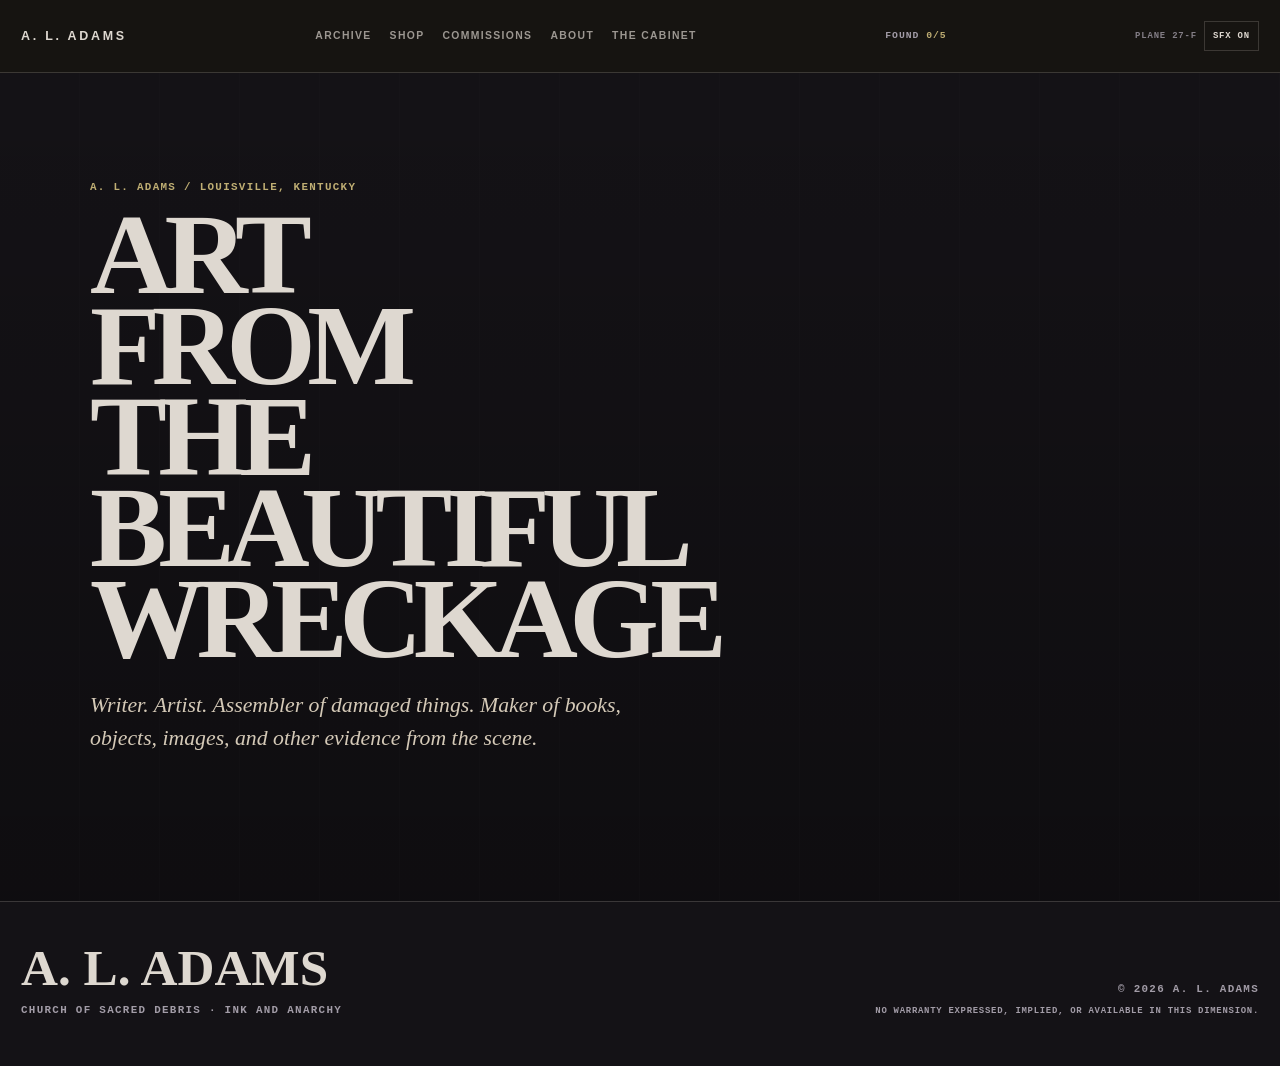
==== commit 61765998: "Simplify landing page" ====
--- a/index.html
+++ b/index.html
@@ -11,36 +11,16 @@
 <body data-page="home">
 <header class="site-header"><div class="shell header-row"><a class="brand" href="index.html">A. L. ADAMS</a><button class="nav-toggle" type="button" aria-expanded="false">Index</button><nav class="nav" aria-label="Primary"><a data-page="archive" href="archive.html">Archive</a><a data-page="shop" href="shop.html">Shop</a><a data-page="commissions" href="commissions.html">Commissions</a><a data-page="about" href="about.html">About</a><a data-page="cabinet" href="cabinet.html">The Cabinet</a></nav><div class="relic-meter" data-relic-meter>FOUND <strong>0/5</strong></div></div></header>
 <main>
-  <section class="home">
-    <div class="shell home-grid">
+  <section class="home" aria-labelledby="home-title">
+    <div class="shell home-grid" style="grid-template-columns:minmax(0,1fr);max-width:1100px">
       <div class="home-copy">
-        <div class="eyebrow">Visual archive / A. L. Adams</div>
-        <h1>ART FROM THE BEAUTIFUL WRECKAGE</h1>
-        <p>Paintings, altered objects, miniature worlds, assemblage, drawing, found materials, digital images, and current studio work.</p>
-        <div style="display:flex;gap:10px;flex-wrap:wrap;margin-top:28px"><a class="button primary" href="https://payhip.com/b/jt179" target="_blank" rel="noopener">Buy the book — $5</a><a class="button" href="archive.html">View the archive</a></div>
-      </div>
-      <a class="home-art" href="work.html?id=AL-01" aria-label="Open Kenny Leggins archive record">
-        <img src="https://drive.google.com/thumbnail?id=1BqTMHi0u9C1PQLCJZxCul87tMTVpq58T&sz=w2400" alt="Kenny Leggins, an altered porcelain figurine with bright blue overalls and a small dog.">
-        <div class="label"><span class="micro">AL-01 / altered object</span><strong>Kenny Leggins</strong><span class="micro">Open record →</span></div>
-      </a>
-    </div>
-  </section>
-  <section class="doors">
-    <div class="shell">
-      <div class="doors-head"><div><div class="eyebrow" style="color:var(--rust)">Index</div><h2>THE FRONT PAGE IS NOT THE WHOLE BUILDING.</h2></div><p style="max-width:430px;color:#62594d">The archive is the center of the site. The rest separates available work, commissions, background, and the hidden layer.</p></div>
-      <div class="door-grid">
-        <a class="door archive-door" href="archive.html"><div><span class="micro">01 / visual record</span><h3>The Archive</h3><p>Paintings, altered objects, miniatures, assemblage, sculpture, studio graphics, and current work.</p></div><span class="arrow">→</span></a>
-        <a class="door shop-door" href="shop.html"><div><span class="micro">02 / books & editions</span><h3>The Shop</h3><p><em>The War Against Cooter Brown</em>, current editions, and finished studio goods—with checkout through Payhip.</p></div><span class="arrow">→</span></a>
-        <a class="door commission-door" href="commissions.html"><div><span class="micro">03 / custom work</span><h3>Commissions</h3><p>Custom work across altered objects, miniatures, painting, assemblage, and mixed media.</p></div><span class="arrow">→</span></a>
-        <a class="door about-door" href="about.html"><div><span class="micro">04 / practice</span><h3>About A. L.</h3><p>Materials, methods, current projects, and the thinking behind the work.</p></div><span class="arrow">→</span></a>
-        <a class="door cabinet-door" href="cabinet.html"><div><span class="micro">05 / hidden layer</span><h3>The Cabinet</h3><p>Five hidden objects, three cases, and a room that does not appear in the main navigation.</p></div><span class="arrow">→</span></a>
+        <div class="eyebrow">A. L. Adams / Louisville, Kentucky</div>
+        <h1 id="home-title">ART FROM THE BEAUTIFUL WRECKAGE</h1>
+        <p>Writer. Artist. Assembler of damaged things. Maker of books, objects, images, and other evidence from the scene.</p>
       </div>
     </div>
   </section>
-  <section class="feature-strip"><div class="shell"><div class="eyebrow">Recent work</div><div class="feature-row" id="featured-art" style="margin-top:24px"></div></div></section>
 </main>
-<button class="relic" data-relic="key" data-pos="a" type="button">tiny key</button>
-<div class="egg-toast" id="egg-toast"><span class="micro">NOTE</span><div id="egg-toast-text"></div></div>
 <footer class="site-footer"><div class="shell footer-row"><div><p class="footer-name">A. L. ADAMS</p><div class="micro" style="margin-top:10px;color:var(--muted)">Church of Sacred Debris · Ink and Anarchy</div></div><div class="footer-meta micro">© <span data-year></span> A. L. Adams</div></div></footer>
 <script src="site-data.js"></script><script src="site.js" defer></script>
 </body></html>
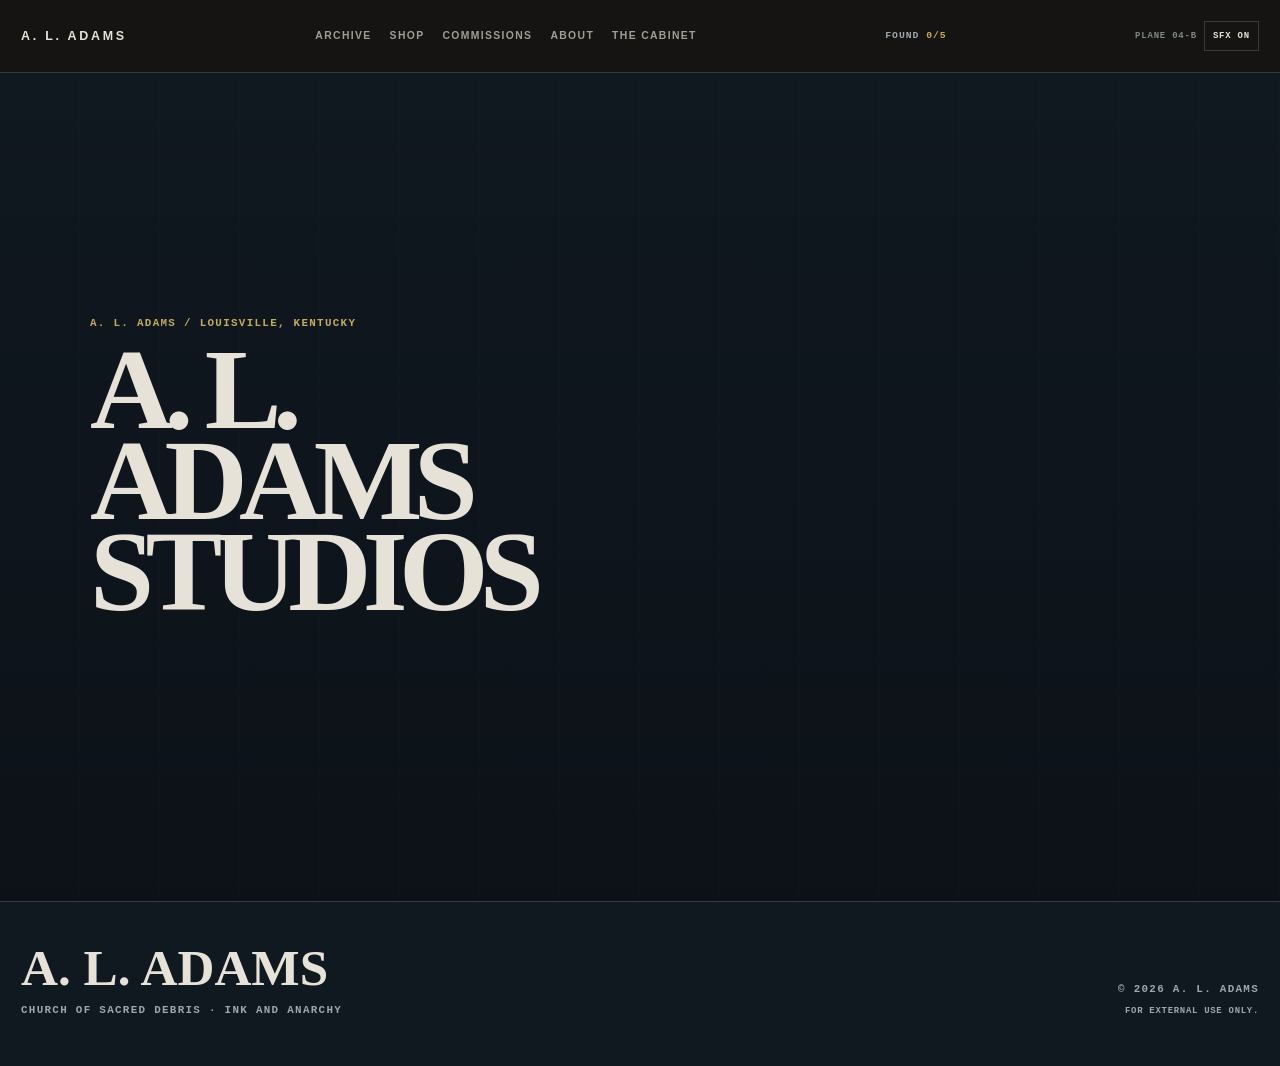
==== commit d96da177: "Remove generic tagline and maker copy from landing page" ====
--- a/index.html
+++ b/index.html
@@ -4,7 +4,7 @@
   <meta charset="utf-8">
   <meta name="viewport" content="width=device-width,initial-scale=1,viewport-fit=cover">
   <meta name="theme-color" content="#171511">
-  <title>A. L. Adams | Art from the Beautiful Wreckage</title>
+  <title>A. L. Adams Studios</title>
   <meta name="description" content="The visual work of A. L. Adams: paintings, altered objects, miniature worlds, assemblage, found materials, digital images, and current studio projects.">
   <link rel="stylesheet" href="styles.css">
 </head>
@@ -15,8 +15,7 @@
     <div class="shell home-grid" style="grid-template-columns:minmax(0,1fr);max-width:1100px">
       <div class="home-copy">
         <div class="eyebrow">A. L. Adams / Louisville, Kentucky</div>
-        <h1 id="home-title">ART FROM THE BEAUTIFUL WRECKAGE</h1>
-        <p>Writer. Artist. Assembler of damaged things. Maker of books, objects, images, and other evidence from the scene.</p>
+        <h1 id="home-title">A. L. ADAMS STUDIOS</h1>
       </div>
     </div>
   </section>
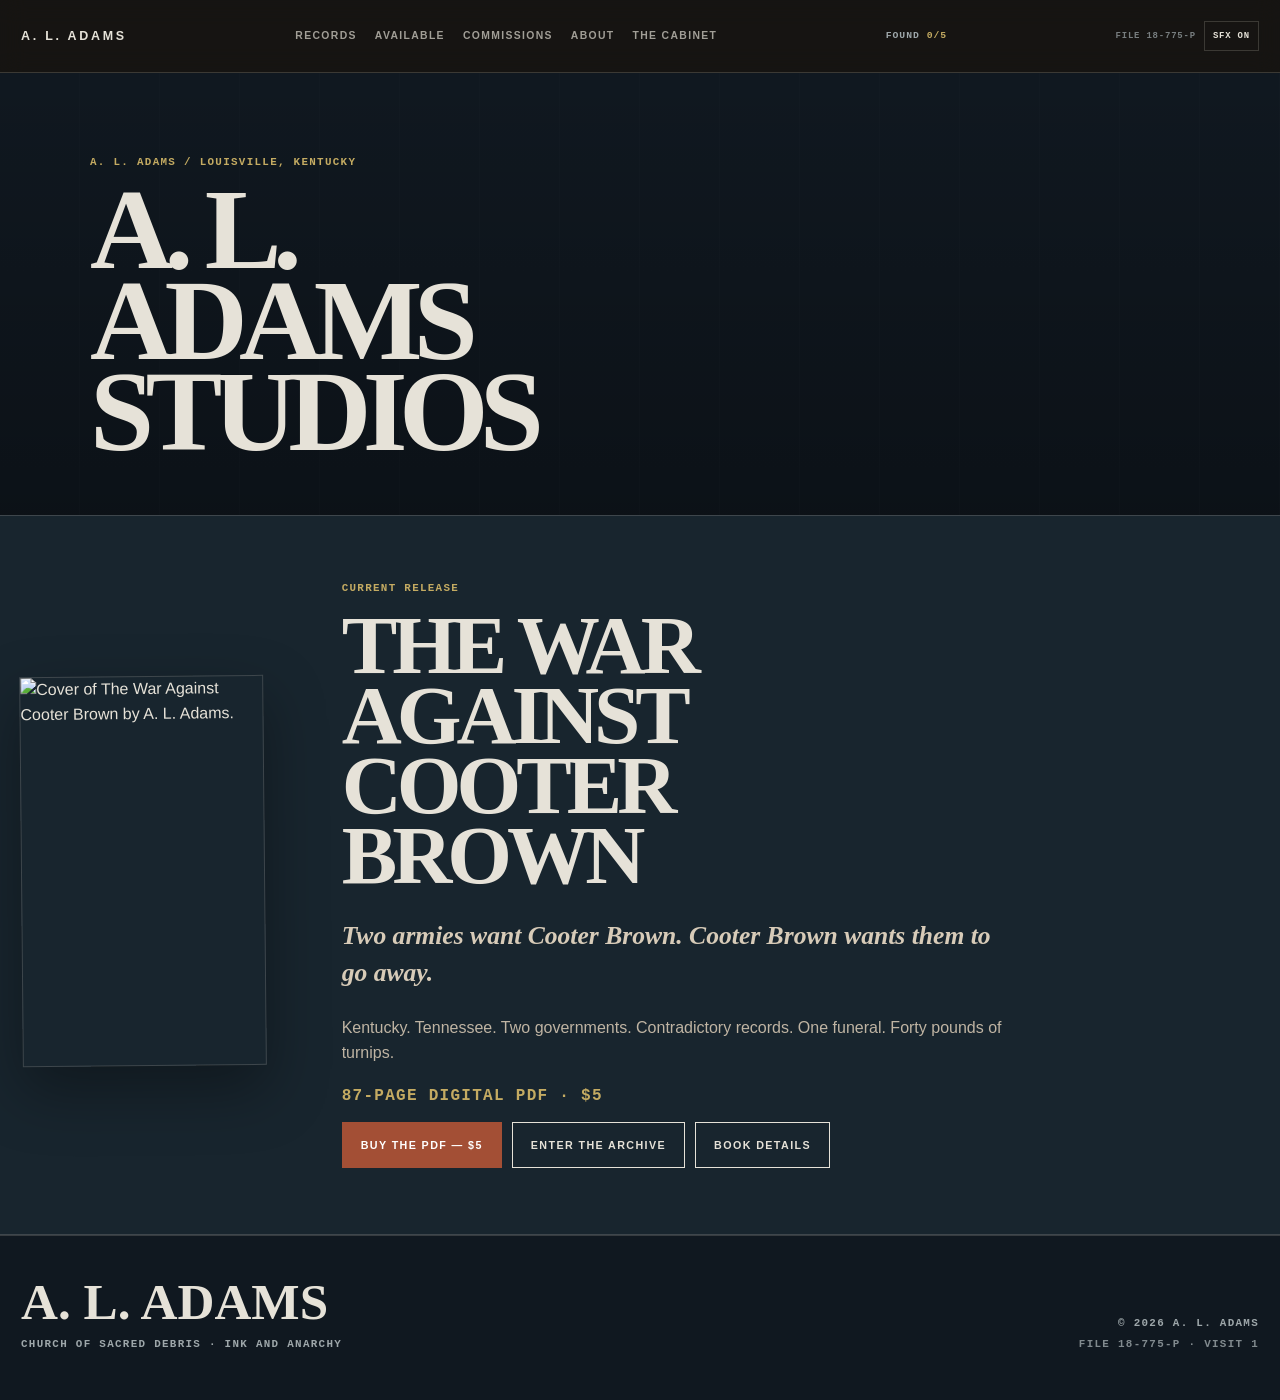
==== commit 95c42232: "Put current release and purchase path on homepage" ====
--- a/index.html
+++ b/index.html
@@ -5,8 +5,23 @@
   <meta name="viewport" content="width=device-width,initial-scale=1,viewport-fit=cover">
   <meta name="theme-color" content="#171511">
   <title>A. L. Adams Studios</title>
-  <meta name="description" content="The visual work of A. L. Adams: paintings, altered objects, miniature worlds, assemblage, found materials, digital images, and current studio projects.">
+  <meta name="description" content="A. L. Adams Studios: visual work, books, objects, and current releases from Louisville, Kentucky.">
   <link rel="stylesheet" href="styles.css">
+  <style>
+    .home{min-height:auto;padding:82px 0 58px}
+    .home-copy h1{max-width:10ch;margin-bottom:0}
+    .home-release{border-top:1px solid var(--line);border-bottom:1px solid var(--line);padding:58px 0 66px;background:var(--ink2)}
+    .home-release-grid{display:grid;grid-template-columns:minmax(190px,.42fr) minmax(0,1.58fr);gap:clamp(30px,6vw,82px);align-items:center}
+    .home-release-cover{display:block;max-width:340px;transform:rotate(-.55deg);transition:.18s var(--ease)}
+    .home-release-cover:hover{transform:rotate(0) translateY(-3px)}
+    .home-release-cover img{width:100%;aspect-ratio:5/8;object-fit:cover;border:1px solid var(--line);box-shadow:0 24px 60px rgba(0,0,0,.34)}
+    .home-release-copy h2{font:700 clamp(3rem,6.5vw,7rem)/.84 var(--serif);letter-spacing:-.06em;margin:13px 0 20px;max-width:10ch}
+    .home-release-hook{font:italic clamp(1.2rem,2vw,1.6rem)/1.45 var(--serif);color:#d7cbb8;max-width:680px}
+    .home-release-detail{max-width:710px;color:#bfb4a3}
+    .home-release-price{font:700 1rem/1 var(--mono);letter-spacing:.08em;text-transform:uppercase;color:var(--gold);margin:22px 0 18px}
+    .home-release-actions{display:flex;gap:10px;flex-wrap:wrap}
+    @media(max-width:760px){.home{padding-top:56px}.home-release-grid{grid-template-columns:1fr}.home-release-cover{max-width:240px}.home-release-copy h2{font-size:clamp(2.7rem,15vw,5rem)}}
+  </style>
 </head>
 <body data-page="home">
 <header class="site-header"><div class="shell header-row"><a class="brand" href="index.html">A. L. ADAMS</a><button class="nav-toggle" type="button" aria-expanded="false">Index</button><nav class="nav" aria-label="Primary"><a data-page="archive" href="archive.html">Archive</a><a data-page="shop" href="shop.html">Shop</a><a data-page="commissions" href="commissions.html">Commissions</a><a data-page="about" href="about.html">About</a><a data-page="cabinet" href="cabinet.html">The Cabinet</a></nav><div class="relic-meter" data-relic-meter>FOUND <strong>0/5</strong></div></div></header>
@@ -19,6 +34,26 @@
       </div>
     </div>
   </section>
+
+  <section class="home-release" aria-labelledby="current-release-title">
+    <div class="shell home-release-grid">
+      <a class="home-release-cover" href="https://payhip.com/b/jt179" target="_blank" rel="noopener" aria-label="Buy The War Against Cooter Brown PDF on Payhip">
+        <img src="https://payhip.com/cdn-cgi/image/format=auto,width=900/https://pe56d.s3.amazonaws.com/o_1jvnh4slg13k1173b31v1asels1a.jpg" alt="Cover of The War Against Cooter Brown by A. L. Adams.">
+      </a>
+      <div class="home-release-copy">
+        <span class="eyebrow">Current release</span>
+        <h2 id="current-release-title">THE WAR AGAINST COOTER BROWN</h2>
+        <p class="home-release-hook"><strong>Two armies want Cooter Brown. Cooter Brown wants them to go away.</strong></p>
+        <p class="home-release-detail">Kentucky. Tennessee. Two governments. Contradictory records. One funeral. Forty pounds of turnips.</p>
+        <div class="home-release-price">87-page digital PDF · $5</div>
+        <div class="home-release-actions">
+          <a class="button primary" href="https://payhip.com/b/jt179" target="_blank" rel="noopener">Buy the PDF — $5</a>
+          <a class="button" href="archive.html">Enter the archive</a>
+          <a class="button" href="shop.html">Book details</a>
+        </div>
+      </div>
+    </div>
+  </section>
 </main>
 <footer class="site-footer"><div class="shell footer-row"><div><p class="footer-name">A. L. ADAMS</p><div class="micro" style="margin-top:10px;color:var(--muted)">Church of Sacred Debris · Ink and Anarchy</div></div><div class="footer-meta micro">© <span data-year></span> A. L. Adams</div></div></footer>
 <script src="site-data.js"></script><script src="site.js" defer></script>
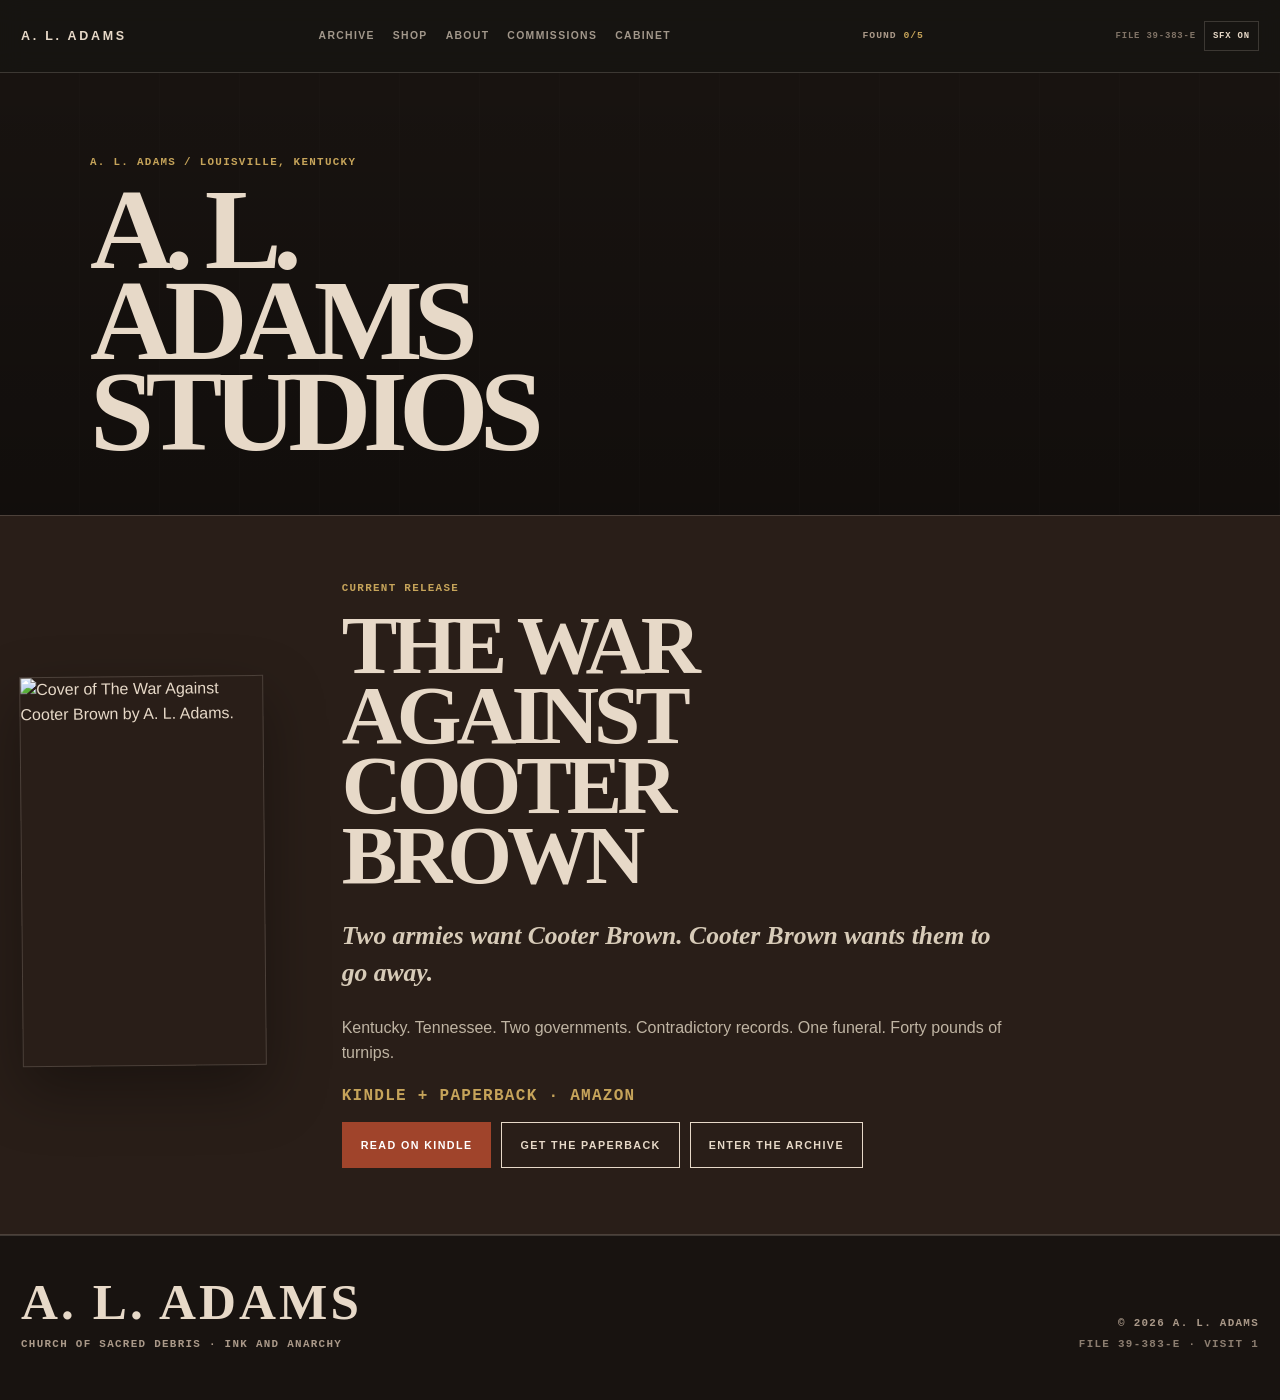
==== commit 2cfa550f: "Update current release links to Amazon Kindle and paperback" ====
--- a/index.html
+++ b/index.html
@@ -37,7 +37,7 @@
 
   <section class="home-release" aria-labelledby="current-release-title">
     <div class="shell home-release-grid">
-      <a class="home-release-cover" href="https://payhip.com/b/jt179" target="_blank" rel="noopener" aria-label="Buy The War Against Cooter Brown PDF on Payhip">
+      <a class="home-release-cover" href="https://www.amazon.com/dp/B0HGYY5PCT" target="_blank" rel="noopener" aria-label="Get The War Against Cooter Brown on Kindle">
         <img src="https://payhip.com/cdn-cgi/image/format=auto,width=900/https://pe56d.s3.amazonaws.com/o_1jvnh4slg13k1173b31v1asels1a.jpg" alt="Cover of The War Against Cooter Brown by A. L. Adams.">
       </a>
       <div class="home-release-copy">
@@ -45,11 +45,11 @@
         <h2 id="current-release-title">THE WAR AGAINST COOTER BROWN</h2>
         <p class="home-release-hook"><strong>Two armies want Cooter Brown. Cooter Brown wants them to go away.</strong></p>
         <p class="home-release-detail">Kentucky. Tennessee. Two governments. Contradictory records. One funeral. Forty pounds of turnips.</p>
-        <div class="home-release-price">87-page digital PDF · $5</div>
+        <div class="home-release-price">Kindle + paperback · Amazon</div>
         <div class="home-release-actions">
-          <a class="button primary" href="https://payhip.com/b/jt179" target="_blank" rel="noopener">Buy the PDF — $5</a>
+          <a class="button primary" href="https://www.amazon.com/dp/B0HGYY5PCT" target="_blank" rel="noopener">Read on Kindle</a>
+          <a class="button" href="https://www.amazon.com/dp/B0HGYYHQJC" target="_blank" rel="noopener">Get the paperback</a>
           <a class="button" href="archive.html">Enter the archive</a>
-          <a class="button" href="shop.html">Book details</a>
         </div>
       </div>
     </div>
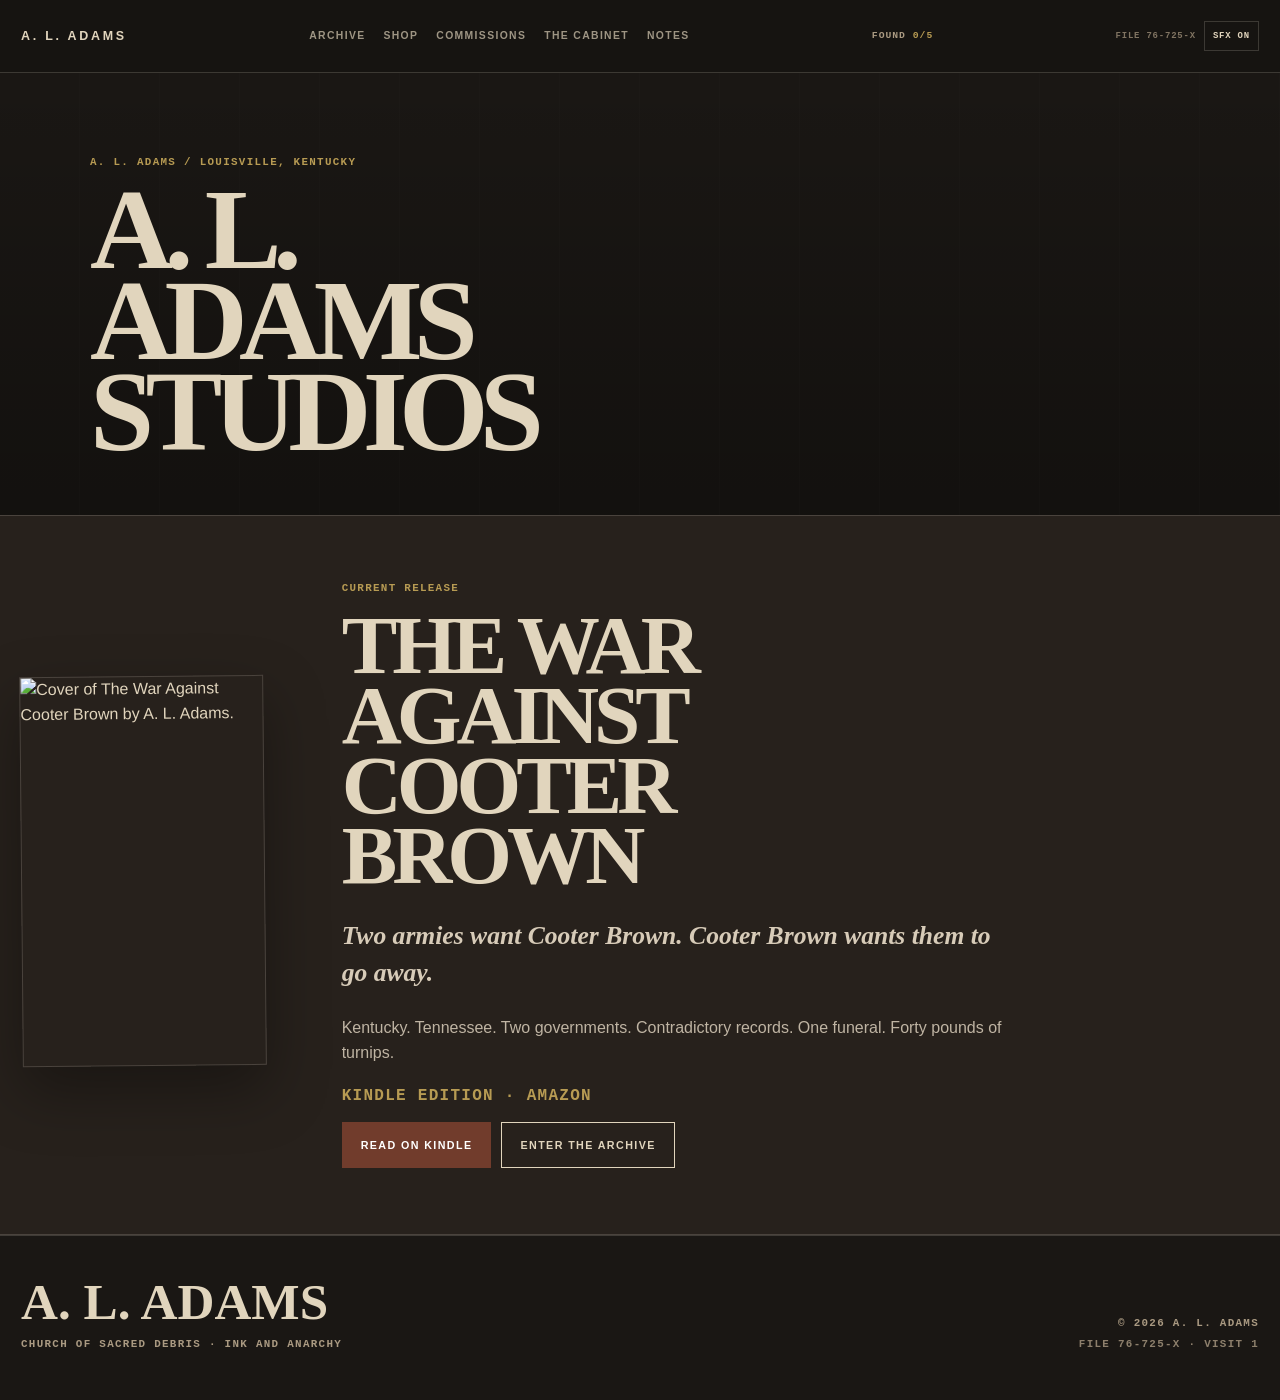
==== commit 14f3d2ca: "Update Cooter Brown site links for Kindle Select exclusivity" ====
--- a/index.html
+++ b/index.html
@@ -45,10 +45,9 @@
         <h2 id="current-release-title">THE WAR AGAINST COOTER BROWN</h2>
         <p class="home-release-hook"><strong>Two armies want Cooter Brown. Cooter Brown wants them to go away.</strong></p>
         <p class="home-release-detail">Kentucky. Tennessee. Two governments. Contradictory records. One funeral. Forty pounds of turnips.</p>
-        <div class="home-release-price">Kindle + paperback · Amazon</div>
+        <div class="home-release-price">Kindle edition · Amazon</div>
         <div class="home-release-actions">
           <a class="button primary" href="https://www.amazon.com/dp/B0HGYY5PCT" target="_blank" rel="noopener">Read on Kindle</a>
-          <a class="button" href="https://www.amazon.com/dp/B0HGYYHQJC" target="_blank" rel="noopener">Get the paperback</a>
           <a class="button" href="archive.html">Enter the archive</a>
         </div>
       </div>
